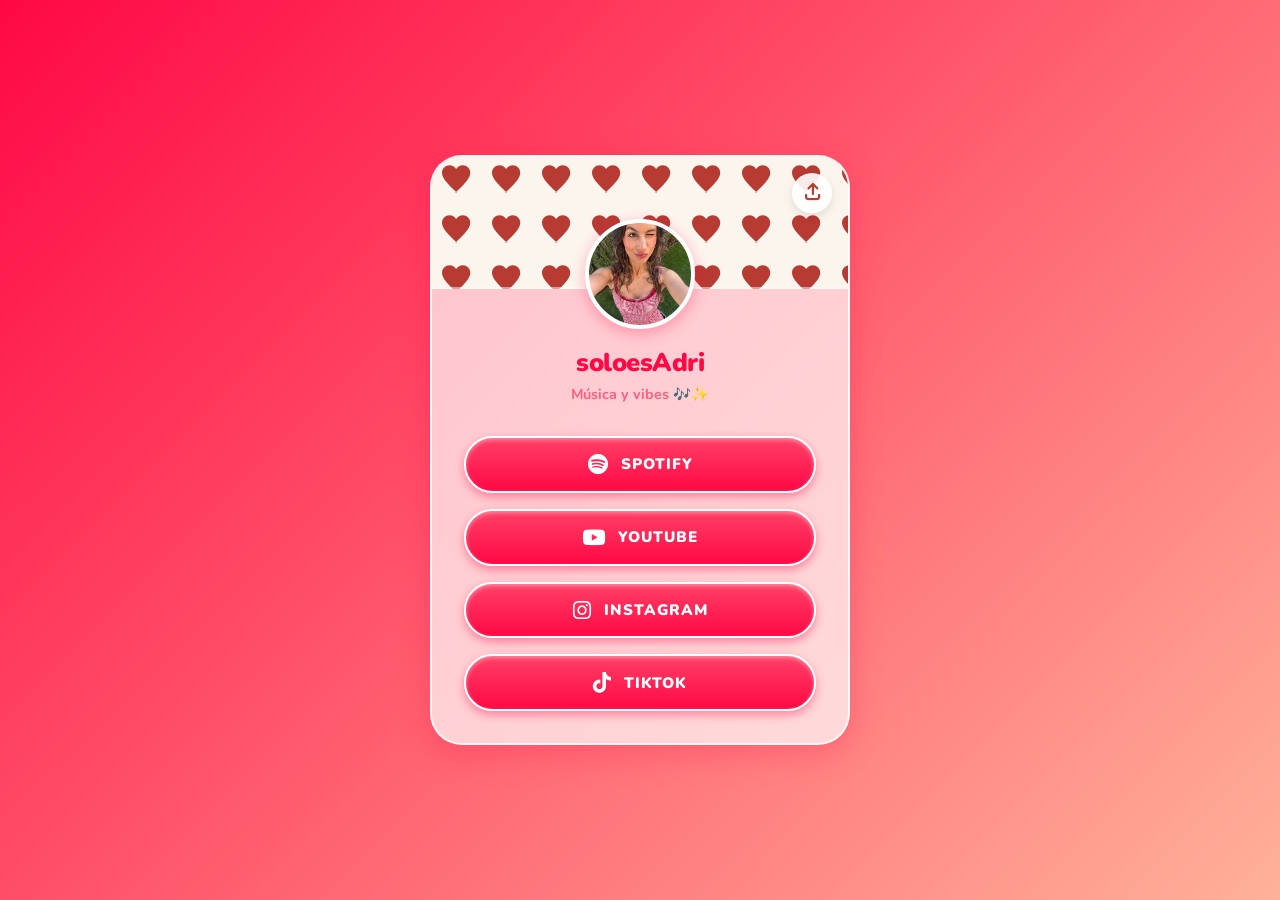
==== index.html @ 55f82324 "style: fix modal overflow and add full grid of share icons" ====
<!DOCTYPE html>
<html lang="es">
<head>
    <meta charset="UTF-8">
    <meta name="viewport" content="width=device-width, initial-scale=1.0">
    <title>soloesAdri | Links</title>
    <link rel="icon" type="image/png" href="assets/images/nevado.png">
    <link rel="preconnect" href="https://fonts.googleapis.com">
    <link rel="preconnect" href="https://fonts.gstatic.com" crossorigin>
    <link href="https://fonts.googleapis.com/css2?family=Nunito:wght@700;900&display=swap" rel="stylesheet">
    <link rel="stylesheet" href="https://cdnjs.cloudflare.com/ajax/libs/font-awesome/6.4.0/css/all.min.css">
    <link rel="stylesheet" href="css/styles.css">
    <script src="https://identity.netlify.com/v1/netlify-identity-widget.js"></script>
</head>
<body>
    <main class="container">
        <button class="share-btn" id="shareBtn"><i class="fa-solid fa-arrow-up-from-bracket"></i></button>
        <header class="profile-header">
            <div class="profile-pic"></div>
            <h1>soloesAdri</h1>
            <p>Música y vibes 🎶✨</p>
        </header>
        <section class="links-container"></section>
    </main>
    <div class="modal-overlay" id="shareModal">
        <div class="modal-content">
            <button class="close-btn" id="closeBtn"><i class="fa-solid fa-xmark"></i></button>
            <h3>Share Linktree</h3>
            <div class="modal-profile">
                <div class="profile-pic-small"></div>
                <h4>soloesAdri</h4>
                <p>soloesadri-links.netlify.app</p>
            </div>
            <div class="share-options">
                <button id="copyBtn"><i class="fa-solid fa-link"></i> Copy</button>
                <a href="https://twitter.com/intent/tweet?url=https://soloesadri-links.netlify.app" target="_blank"><i class="fa-brands fa-x-twitter"></i> X</a>
                <a href="https://www.facebook.com/sharer/sharer.php?u=https://soloesadri-links.netlify.app" target="_blank"><i class="fa-brands fa-facebook"></i> Facebook</a>
                <a href="https://api.whatsapp.com/send?text=https://soloesadri-links.netlify.app" target="_blank"><i class="fa-brands fa-whatsapp"></i> WhatsApp</a>
                <a href="https://www.linkedin.com/shareArticle?mini=true&url=https://soloesadri-links.netlify.app" target="_blank"><i class="fa-brands fa-linkedin"></i> LinkedIn</a>
                <a href="fb-messenger://share/?link=https://soloesadri-links.netlify.app" target="_blank"><i class="fa-brands fa-facebook-messenger"></i> Messenger</a>
                <a href="mailto:?subject=Mira%20el%20perfil%20de%20soloesAdri&body=https://soloesadri-links.netlify.app" target="_blank"><i class="fa-solid fa-envelope"></i> Email</a>
            </div>
        </div>
    </div>
    <script src="js/main.js"></script>
    <script>
        if (window.netlifyIdentity) {
            window.netlifyIdentity.on("init", user => {
                if (!user) window.netlifyIdentity.on("login", () => document.location.href = "/admin/");
            });
        }
    </script>
</body>
</html>
---- css/styles.css ----
* { margin: 0; padding: 0; box-sizing: border-box; }
body {
    background: linear-gradient(135deg, #ff0844 0%, #ffb199 100%);
    background-attachment: fixed;
    color: #333333;
    font-family: 'Nunito', sans-serif;
    display: flex; justify-content: center; align-items: center;
    min-height: 100vh; padding: 1.5rem;
}
.container {
    width: 100%; max-width: 420px;
    background: rgba(255, 255, 255, 0.7);
    backdrop-filter: blur(15px); -webkit-backdrop-filter: blur(15px);
    border: 2px solid rgba(255, 255, 255, 0.8);
    border-radius: 32px; padding: 2rem;
    text-align: center; box-shadow: 0 8px 32px rgba(255, 8, 68, 0.25);
    position: relative; overflow: hidden;
}
.container::before {
    content: ''; position: absolute;
    top: 0; left: 0; right: 0; height: 130px;
    background-color: #fcf5ee;
    background-image: url('data:image/svg+xml;utf8,<svg xmlns="http://www.w3.org/2000/svg" width="50" height="50" viewBox="0 0 40 40"><path fill="%23b73a33" d="M20 28.5c-8-7.5-12-11.8-12-16 0-3.3 2.7-6 6-6 2.1 0 4.2 1.2 5.3 3 1.2-1.8 3.2-3 5.3-3 3.3 0 6 2.7 6 6 0 4.2-4 8.5-12 16z"/></svg>');
    background-size: 50px 50px; z-index: 0;
    border-bottom: 2px solid rgba(255,255,255,0.5);
}
.profile-header, .links-container { position: relative; z-index: 1; }
.share-btn {
    position: absolute; top: 1rem; right: 1rem; z-index: 2;
    background: rgba(255, 255, 255, 0.9); border: none;
    width: 40px; height: 40px; border-radius: 50%;
    cursor: pointer; font-size: 1.1rem; color: #b73a33;
    box-shadow: 0 4px 10px rgba(0,0,0,0.1);
    transition: transform 0.2s ease, background 0.2s ease;
}
.share-btn:hover { transform: scale(1.1); background: #ffffff; }
.profile-header { margin-bottom: 2rem; }
.profile-pic {
    width: 110px; height: 110px;
    margin: 30px auto 1rem;
    border-radius: 50%; background-color: #ffffff;
    border: 4px solid #ffffff; box-shadow: 0 4px 15px rgba(255, 8, 68, 0.3);
}
.profile-pic-small {
    width: 70px; height: 70px; margin-bottom: 0.5rem;
    margin-left: auto; margin-right: auto;
    border-radius: 50%; border: 3px solid #fff;
}
h1 { font-size: 1.6rem; font-weight: 900; margin-bottom: 0.25rem; color: #ff0844; letter-spacing: -0.5px; }
p { font-size: 0.9rem; font-weight: 700; color: #ff5e7e; }
.links-container { display: flex; flex-direction: column; gap: 1rem; }
.link-btn {
    display: flex; align-items: center; justify-content: center; gap: 12px;
    width: 100%; padding: 1rem; text-decoration: none; color: #ffffff;
    background: linear-gradient(to bottom, #ff4066, #ff0844);
    border: 2px solid #ffffff; border-radius: 50px; font-size: 0.95rem;
    font-weight: 900; text-transform: uppercase; letter-spacing: 1px;
    box-shadow: 0 4px 10px rgba(255, 8, 68, 0.4), inset 0 2px 4px rgba(255, 255, 255, 0.4);
    transition: all 0.2s ease;
}
.link-btn i { font-size: 1.3rem; }
.link-btn:hover {
    transform: translateY(-2px);
    box-shadow: 0 6px 15px rgba(255, 8, 68, 0.5), inset 0 2px 4px rgba(255, 255, 255, 0.5);
    background: linear-gradient(to bottom, #ff5e7e, #ff0844);
}
.link-btn:active { transform: translateY(1px); box-shadow: 0 2px 5px rgba(255, 8, 68, 0.4); }

.modal-overlay {
    position: fixed; top: 0; left: 0; width: 100%; height: 100%;
    background: rgba(0, 0, 0, 0.3);
    backdrop-filter: blur(8px); -webkit-backdrop-filter: blur(8px);
    display: flex; justify-content: center; align-items: flex-end;
    opacity: 0; pointer-events: none; transition: opacity 0.3s ease; z-index: 1000;
}
.modal-overlay.active { opacity: 1; pointer-events: all; }
.modal-content {
    background: #ffffff; width: 100%; max-width: 420px;
    border-radius: 32px 32px 0 0; padding: 2rem 1.5rem 3rem; text-align: center;
    transform: translateY(100%); transition: transform 0.3s ease; position: relative;
    box-shadow: 0 -10px 40px rgba(0,0,0,0.2);
    max-height: 85vh;
    overflow-y: auto;
}
.modal-overlay.active .modal-content { transform: translateY(0); }
.close-btn {
    position: absolute; top: 1.2rem; right: 1.5rem; background: none;
    border: none; font-size: 1.5rem; cursor: pointer; color: #999; transition: color 0.2s;
}
.close-btn:hover { color: #333; }
.modal-profile {
    background: linear-gradient(135deg, #ffe3e8 0%, #ffdde3 100%);
    padding: 1.5rem; border-radius: 20px; margin: 1.5rem 0; color: #ff0844;
    border: 2px solid #fff; box-shadow: 0 8px 20px rgba(255,8,68,0.1);
}
.modal-profile h4 { font-size: 1.3rem; margin-bottom: 0.2rem; font-weight: 900; }
.modal-profile p { font-size: 0.85rem; font-weight: 700; opacity: 0.8; color: #ff5e7e; }

.share-options {
    display: flex; justify-content: center;
    flex-wrap: wrap;
    gap: 1.5rem 0.5rem; margin-top: 1.5rem;
}
.share-options a, .share-options button {
    display: flex; flex-direction: column; align-items: center; gap: 0.5rem;
    background: none; border: none; font-family: 'Nunito'; font-size: 0.75rem;
    color: #555; text-decoration: none; cursor: pointer; font-weight: 700;
    width: 76px;
}
.share-options i {
    font-size: 1.4rem; width: 54px; height: 54px;
    display: flex; justify-content: center; align-items: center;
    background: #f7f7f7; border-radius: 50%; color: #333; transition: all 0.2s ease;
    border: 2px solid #eee;
}
.share-options a:hover i, .share-options button:hover i {
    transform: translateY(-3px); background: #fff;
    box-shadow: 0 5px 15px rgba(0,0,0,0.1); border-color: #ff0844; color: #ff0844;
}
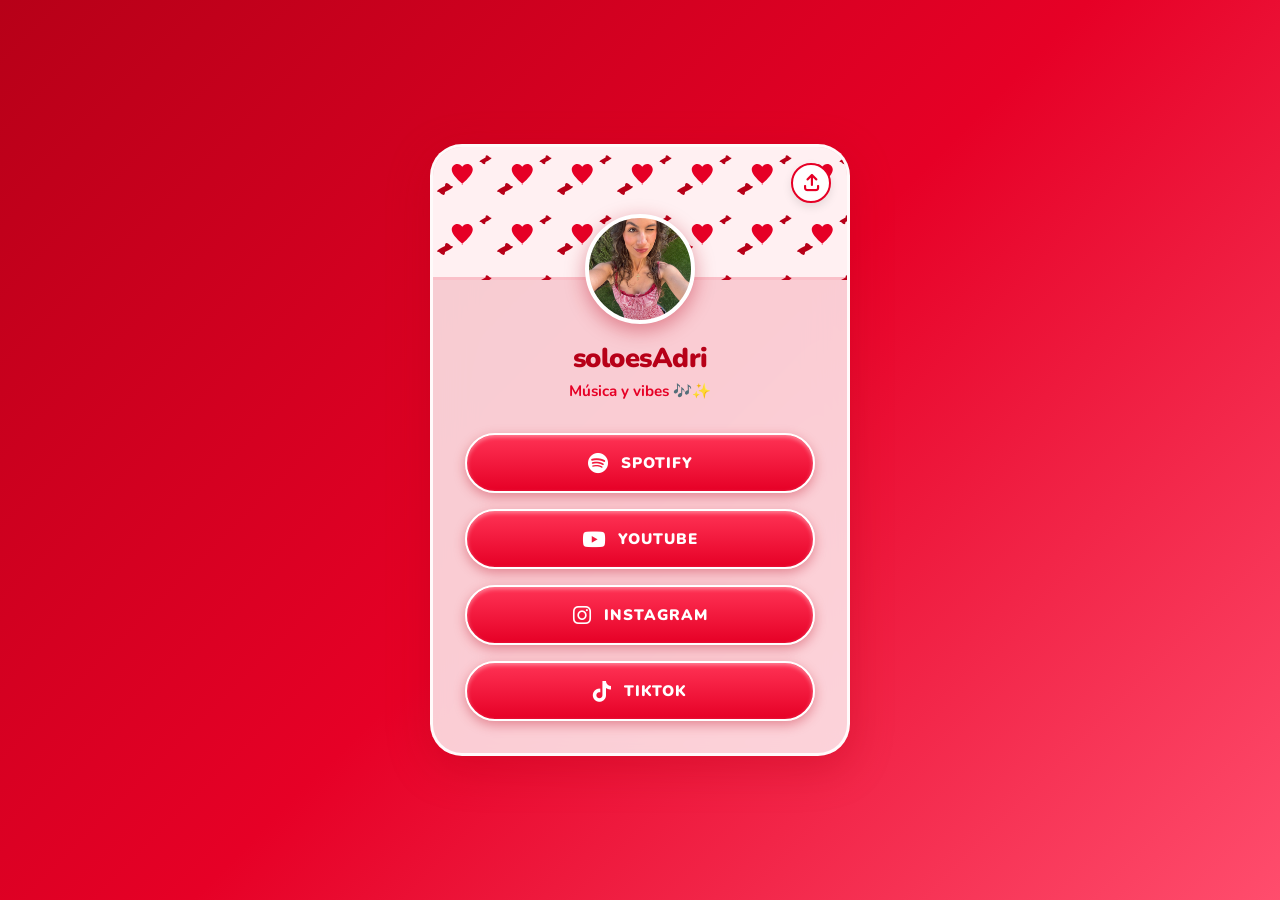
==== commit e64a2526: "style: heavy red palette update, center PC modal, fix X icon, add cyber Y2K stars" ====
--- a/index.html
+++ b/index.html
@@ -24,7 +24,7 @@
     </main>
     <div class="modal-overlay" id="shareModal">
         <div class="modal-content">
-            <button class="close-btn" id="closeBtn"><i class="fa-solid fa-xmark"></i></button>
+            <button class="close-btn" id="closeBtn"><i class="fa-solid fa-x"></i></button>
             <h3>Share Linktree</h3>
             <div class="modal-profile">
                 <div class="profile-pic-small"></div>
--- a/css/styles.css
+++ b/css/styles.css
@@ -1,6 +1,6 @@
 * { margin: 0; padding: 0; box-sizing: border-box; }
 body {
-    background: linear-gradient(135deg, #ff0844 0%, #ffb199 100%);
+    background: linear-gradient(135deg, #b70018 0%, #e60026 50%, #ff4d6d 100%);
     background-attachment: fixed;
     color: #333333;
     font-family: 'Nunito', sans-serif;
@@ -9,111 +9,121 @@
 }
 .container {
     width: 100%; max-width: 420px;
-    background: rgba(255, 255, 255, 0.7);
-    backdrop-filter: blur(15px); -webkit-backdrop-filter: blur(15px);
-    border: 2px solid rgba(255, 255, 255, 0.8);
+    background: rgba(255, 255, 255, 0.8);
+    backdrop-filter: blur(20px); -webkit-backdrop-filter: blur(20px);
+    border: 3px solid rgba(255, 255, 255, 0.9);
     border-radius: 32px; padding: 2rem;
-    text-align: center; box-shadow: 0 8px 32px rgba(255, 8, 68, 0.25);
+    text-align: center; box-shadow: 0 12px 40px rgba(183, 0, 24, 0.35);
     position: relative; overflow: hidden;
 }
 .container::before {
     content: ''; position: absolute;
     top: 0; left: 0; right: 0; height: 130px;
-    background-color: #fcf5ee;
-    background-image: url('data:image/svg+xml;utf8,<svg xmlns="http://www.w3.org/2000/svg" width="50" height="50" viewBox="0 0 40 40"><path fill="%23b73a33" d="M20 28.5c-8-7.5-12-11.8-12-16 0-3.3 2.7-6 6-6 2.1 0 4.2 1.2 5.3 3 1.2-1.8 3.2-3 5.3-3 3.3 0 6 2.7 6 6 0 4.2-4 8.5-12 16z"/></svg>');
-    background-size: 50px 50px; z-index: 0;
-    border-bottom: 2px solid rgba(255,255,255,0.5);
+    background-color: #fff0f2;
+    background-image: url('data:image/svg+xml;utf8,<svg xmlns="http://www.w3.org/2000/svg" width="60" height="60" viewBox="0 0 40 40"><path fill="%23e60026" d="M20 25c-5-4.5-7.5-7.3-7.5-10 0-2 1.6-3.7 3.7-3.7 1.3 0 2.6 0.7 3.3 1.9 0.7-1.2 2-1.9 3.3-1.9 2.1 0 3.7 1.7 3.7 3.7 0 2.7-2.5 5.5-7.5 10z"/><path fill="%23b70018" d="M35 10q0 3-3 3e-3-3 0 3-3 0-3 3-3e-3 3 0-3 3zM8 30q0 4-4 4e-3-4 0 4-4 0-4 4-4e-3 4 0-4 4z"/></svg>');
+    background-size: 60px 60px; z-index: 0;
+    border-bottom: 3px solid rgba(230, 0, 38, 0.2);
 }
 .profile-header, .links-container { position: relative; z-index: 1; }
 .share-btn {
     position: absolute; top: 1rem; right: 1rem; z-index: 2;
-    background: rgba(255, 255, 255, 0.9); border: none;
+    background: #ffffff; border: 2px solid #e60026;
     width: 40px; height: 40px; border-radius: 50%;
-    cursor: pointer; font-size: 1.1rem; color: #b73a33;
+    cursor: pointer; font-size: 1.1rem; color: #e60026;
     box-shadow: 0 4px 10px rgba(0,0,0,0.1);
-    transition: transform 0.2s ease, background 0.2s ease;
+    transition: all 0.2s ease;
 }
-.share-btn:hover { transform: scale(1.1); background: #ffffff; }
+.share-btn:hover { transform: scale(1.1); background: #e60026; color: #ffffff; }
 .profile-header { margin-bottom: 2rem; }
 .profile-pic {
     width: 110px; height: 110px;
-    margin: 30px auto 1rem;
+    margin: 35px auto 1rem;
     border-radius: 50%; background-color: #ffffff;
-    border: 4px solid #ffffff; box-shadow: 0 4px 15px rgba(255, 8, 68, 0.3);
+    border: 4px solid #ffffff; box-shadow: 0 6px 20px rgba(183, 0, 24, 0.4);
 }
 .profile-pic-small {
-    width: 70px; height: 70px; margin-bottom: 0.5rem;
-    margin-left: auto; margin-right: auto;
+    width: 70px; height: 70px; margin: 0 auto 0.5rem;
     border-radius: 50%; border: 3px solid #fff;
 }
-h1 { font-size: 1.6rem; font-weight: 900; margin-bottom: 0.25rem; color: #ff0844; letter-spacing: -0.5px; }
-p { font-size: 0.9rem; font-weight: 700; color: #ff5e7e; }
+h1 { font-size: 1.7rem; font-weight: 900; margin-bottom: 0.25rem; color: #b70018; letter-spacing: -0.5px; }
+p { font-size: 0.95rem; font-weight: 700; color: #e60026; }
 .links-container { display: flex; flex-direction: column; gap: 1rem; }
 .link-btn {
     display: flex; align-items: center; justify-content: center; gap: 12px;
-    width: 100%; padding: 1rem; text-decoration: none; color: #ffffff;
-    background: linear-gradient(to bottom, #ff4066, #ff0844);
+    width: 100%; padding: 1.1rem; text-decoration: none; color: #ffffff;
+    background: linear-gradient(to bottom, #ff3355, #e60026);
     border: 2px solid #ffffff; border-radius: 50px; font-size: 0.95rem;
     font-weight: 900; text-transform: uppercase; letter-spacing: 1px;
-    box-shadow: 0 4px 10px rgba(255, 8, 68, 0.4), inset 0 2px 4px rgba(255, 255, 255, 0.4);
+    box-shadow: 0 4px 12px rgba(183, 0, 24, 0.35), inset 0 2px 4px rgba(255, 255, 255, 0.4);
     transition: all 0.2s ease;
 }
 .link-btn i { font-size: 1.3rem; }
 .link-btn:hover {
     transform: translateY(-2px);
-    box-shadow: 0 6px 15px rgba(255, 8, 68, 0.5), inset 0 2px 4px rgba(255, 255, 255, 0.5);
-    background: linear-gradient(to bottom, #ff5e7e, #ff0844);
+    box-shadow: 0 6px 18px rgba(183, 0, 24, 0.45), inset 0 2px 4px rgba(255, 255, 255, 0.5);
+    background: linear-gradient(to bottom, #ff5577, #b70018);
 }
-.link-btn:active { transform: translateY(1px); box-shadow: 0 2px 5px rgba(255, 8, 68, 0.4); }
+.link-btn:active { transform: translateY(1px); box-shadow: 0 2px 5px rgba(183, 0, 24, 0.3); }
 
 .modal-overlay {
     position: fixed; top: 0; left: 0; width: 100%; height: 100%;
-    background: rgba(0, 0, 0, 0.3);
-    backdrop-filter: blur(8px); -webkit-backdrop-filter: blur(8px);
-    display: flex; justify-content: center; align-items: flex-end;
+    background: rgba(0, 0, 0, 0.4);
+    backdrop-filter: blur(10px); -webkit-backdrop-filter: blur(10px);
+    display: flex; justify-content: center;
+    align-items: flex-end;
     opacity: 0; pointer-events: none; transition: opacity 0.3s ease; z-index: 1000;
 }
 .modal-overlay.active { opacity: 1; pointer-events: all; }
 .modal-content {
     background: #ffffff; width: 100%; max-width: 420px;
-    border-radius: 32px 32px 0 0; padding: 2rem 1.5rem 3rem; text-align: center;
+    border-radius: 32px 32px 0 0; padding: 2.5rem 1.5rem; text-align: center;
     transform: translateY(100%); transition: transform 0.3s ease; position: relative;
-    box-shadow: 0 -10px 40px rgba(0,0,0,0.2);
-    max-height: 85vh;
-    overflow-y: auto;
+    box-shadow: 0 -10px 40px rgba(0,0,0,0.15);
+    max-height: 85vh; overflow-y: auto;
 }
 .modal-overlay.active .modal-content { transform: translateY(0); }
 .close-btn {
     position: absolute; top: 1.2rem; right: 1.5rem; background: none;
-    border: none; font-size: 1.5rem; cursor: pointer; color: #999; transition: color 0.2s;
+    border: none; font-size: 1.2rem; cursor: pointer; color: #b70018; transition: transform 0.2s;
 }
-.close-btn:hover { color: #333; }
+.close-btn:hover { transform: scale(1.2); }
 .modal-profile {
-    background: linear-gradient(135deg, #ffe3e8 0%, #ffdde3 100%);
-    padding: 1.5rem; border-radius: 20px; margin: 1.5rem 0; color: #ff0844;
-    border: 2px solid #fff; box-shadow: 0 8px 20px rgba(255,8,68,0.1);
+    background: linear-gradient(135deg, #fff0f2 0%, #ffdde3 100%);
+    padding: 1.5rem; border-radius: 20px; margin: 1.5rem 0; color: #e60026;
+    border: 2px solid #fff; box-shadow: 0 6px 15px rgba(230,0,38,0.1);
 }
 .modal-profile h4 { font-size: 1.3rem; margin-bottom: 0.2rem; font-weight: 900; }
-.modal-profile p { font-size: 0.85rem; font-weight: 700; opacity: 0.8; color: #ff5e7e; }
-
-.share-options {
-    display: flex; justify-content: center;
-    flex-wrap: wrap;
-    gap: 1.5rem 0.5rem; margin-top: 1.5rem;
-}
+.modal-profile p { font-size: 0.85rem; font-weight: 700; opacity: 0.8; color: #ff4d6d; }
+.share-options { display: flex; justify-content: center; flex-wrap: wrap; gap: 1.5rem 0.5rem; margin-top: 1.5rem; }
 .share-options a, .share-options button {
     display: flex; flex-direction: column; align-items: center; gap: 0.5rem;
     background: none; border: none; font-family: 'Nunito'; font-size: 0.75rem;
-    color: #555; text-decoration: none; cursor: pointer; font-weight: 700;
-    width: 76px;
+    color: #555; text-decoration: none; cursor: pointer; font-weight: 700; width: 76px;
 }
 .share-options i {
     font-size: 1.4rem; width: 54px; height: 54px;
     display: flex; justify-content: center; align-items: center;
-    background: #f7f7f7; border-radius: 50%; color: #333; transition: all 0.2s ease;
+    background: #fdfdfd; border-radius: 50%; color: #333; transition: all 0.2s ease;
     border: 2px solid #eee;
 }
 .share-options a:hover i, .share-options button:hover i {
     transform: translateY(-3px); background: #fff;
-    box-shadow: 0 5px 15px rgba(0,0,0,0.1); border-color: #ff0844; color: #ff0844;
+    box-shadow: 0 5px 15px rgba(183,0,24,0.15); border-color: #e60026; color: #e60026;
 }
+
+@media (min-width: 500px) {
+    .modal-overlay {
+        align-items: center;
+        padding: 2rem;
+    }
+    .modal-content {
+        border-radius: 32px;
+        transform: scale(0.9) translateY(30px);
+        opacity: 0;
+        transition: all 0.3s cubic-bezier(0.34, 1.56, 0.64, 1);
+    }
+    .modal-overlay.active .modal-content {
+        transform: scale(1) translateY(0);
+        opacity: 1;
+    }
+}
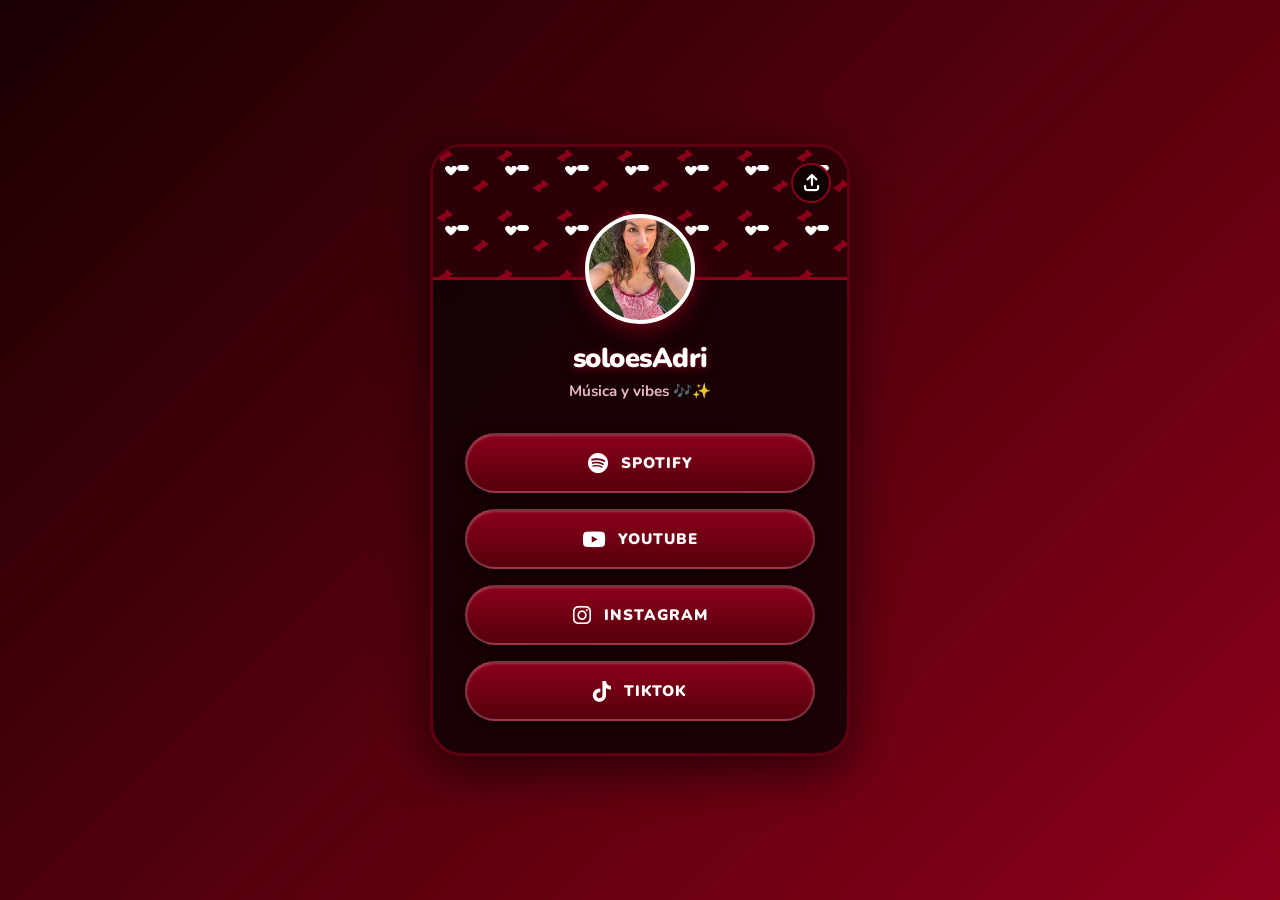
==== commit 4cb1b24b: "design: complete dark Y2K overhaul with crimson palette, inline SVG close button and coquette star t" ====
--- a/index.html
+++ b/index.html
@@ -24,7 +24,9 @@
     </main>
     <div class="modal-overlay" id="shareModal">
         <div class="modal-content">
-            <button class="close-btn" id="closeBtn"><i class="fa-solid fa-x"></i></button>
+            <button class="close-btn" id="closeBtn">
+                <svg xmlns="http://www.w3.org/2000/svg" width="20" height="20" viewBox="0 0 24 24" fill="none" stroke="currentColor" stroke-width="3" stroke-linecap="round" stroke-linejoin="round"><line x1="18" y1="6" x2="6" y2="18"></line><line x1="6" y1="6" x2="18" y2="18"></line></svg>
+            </button>
             <h3>Share Linktree</h3>
             <div class="modal-profile">
                 <div class="profile-pic-small"></div>
@@ -33,9 +35,9 @@
             </div>
             <div class="share-options">
                 <button id="copyBtn"><i class="fa-solid fa-link"></i> Copy</button>
+                <a href="https://api.whatsapp.com/send?text=https://soloesadri-links.netlify.app" target="_blank"><i class="fa-brands fa-whatsapp"></i> WhatsApp</a>
                 <a href="https://twitter.com/intent/tweet?url=https://soloesadri-links.netlify.app" target="_blank"><i class="fa-brands fa-x-twitter"></i> X</a>
                 <a href="https://www.facebook.com/sharer/sharer.php?u=https://soloesadri-links.netlify.app" target="_blank"><i class="fa-brands fa-facebook"></i> Facebook</a>
-                <a href="https://api.whatsapp.com/send?text=https://soloesadri-links.netlify.app" target="_blank"><i class="fa-brands fa-whatsapp"></i> WhatsApp</a>
                 <a href="https://www.linkedin.com/shareArticle?mini=true&url=https://soloesadri-links.netlify.app" target="_blank"><i class="fa-brands fa-linkedin"></i> LinkedIn</a>
                 <a href="fb-messenger://share/?link=https://soloesadri-links.netlify.app" target="_blank"><i class="fa-brands fa-facebook-messenger"></i> Messenger</a>
                 <a href="mailto:?subject=Mira%20el%20perfil%20de%20soloesAdri&body=https://soloesadri-links.netlify.app" target="_blank"><i class="fa-solid fa-envelope"></i> Email</a>
--- a/css/styles.css
+++ b/css/styles.css
@@ -1,129 +1,123 @@
 * { margin: 0; padding: 0; box-sizing: border-box; }
 body {
-    background: linear-gradient(135deg, #b70018 0%, #e60026 50%, #ff4d6d 100%);
+    background: linear-gradient(135deg, #1a0003 0%, #54000c 50%, #8c001a 100%);
     background-attachment: fixed;
-    color: #333333;
+    color: #ffffff;
     font-family: 'Nunito', sans-serif;
     display: flex; justify-content: center; align-items: center;
     min-height: 100vh; padding: 1.5rem;
 }
 .container {
     width: 100%; max-width: 420px;
-    background: rgba(255, 255, 255, 0.8);
+    background: rgba(15, 2, 5, 0.85); /* Fondo oscuro estilo interfaz Y2K */
     backdrop-filter: blur(20px); -webkit-backdrop-filter: blur(20px);
-    border: 3px solid rgba(255, 255, 255, 0.9);
+    border: 3px solid rgba(140, 0, 26, 0.6);
     border-radius: 32px; padding: 2rem;
-    text-align: center; box-shadow: 0 12px 40px rgba(183, 0, 24, 0.35);
+    text-align: center; box-shadow: 0 15px 50px rgba(0, 0, 0, 0.6);
     position: relative; overflow: hidden;
 }
 .container::before {
     content: ''; position: absolute;
     top: 0; left: 0; right: 0; height: 130px;
-    background-color: #fff0f2;
-    background-image: url('data:image/svg+xml;utf8,<svg xmlns="http://www.w3.org/2000/svg" width="60" height="60" viewBox="0 0 40 40"><path fill="%23e60026" d="M20 25c-5-4.5-7.5-7.3-7.5-10 0-2 1.6-3.7 3.7-3.7 1.3 0 2.6 0.7 3.3 1.9 0.7-1.2 2-1.9 3.3-1.9 2.1 0 3.7 1.7 3.7 3.7 0 2.7-2.5 5.5-7.5 10z"/><path fill="%23b70018" d="M35 10q0 3-3 3e-3-3 0 3-3 0-3 3-3e-3 3 0-3 3zM8 30q0 4-4 4e-3-4 0 4-4 0-4 4-4e-3 4 0-4 4z"/></svg>');
+    background-color: #2b0006;
+    background-image: url('data:image/svg+xml;utf8,<svg xmlns="http://www.w3.org/2000/svg" width="60" height="60" viewBox="0 0 40 40"><path fill="%238c001a" d="M8 8q0 4-4 4e-3-4 0 4-4 0-4 4-4e-3 4 0-4 4zM32 28q0 4-4 4e-3-4 0 4-4 0-4 4-4e-3 4 0-4 4z"/><path fill="%23ffffff" d="M16 14c-1-2-3-2-4 0-1-2-3-2-4 0 0 1 1 3 4 5 3-2 4-4 4-5zm6-2c1 0 2 1 2 2s-1 2-2 2h-4c-1 0-2-1-2-2s1-2 2-2h4z"/></svg>');
     background-size: 60px 60px; z-index: 0;
-    border-bottom: 3px solid rgba(230, 0, 38, 0.2);
+    border-bottom: 3px solid #8c001a;
 }
 .profile-header, .links-container { position: relative; z-index: 1; }
 .share-btn {
     position: absolute; top: 1rem; right: 1rem; z-index: 2;
-    background: #ffffff; border: 2px solid #e60026;
+    background: #100103; border: 2px solid #8c001a;
     width: 40px; height: 40px; border-radius: 50%;
-    cursor: pointer; font-size: 1.1rem; color: #e60026;
-    box-shadow: 0 4px 10px rgba(0,0,0,0.1);
+    cursor: pointer; font-size: 1.1rem; color: #ffffff;
+    box-shadow: 0 4px 10px rgba(0,0,0,0.3);
     transition: all 0.2s ease;
 }
-.share-btn:hover { transform: scale(1.1); background: #e60026; color: #ffffff; }
+.share-btn:hover { transform: scale(1.1); background: #8c001a; border-color: #ffffff; }
 .profile-header { margin-bottom: 2rem; }
 .profile-pic {
     width: 110px; height: 110px;
     margin: 35px auto 1rem;
     border-radius: 50%; background-color: #ffffff;
-    border: 4px solid #ffffff; box-shadow: 0 6px 20px rgba(183, 0, 24, 0.4);
+    border: 4px solid #ffffff; box-shadow: 0 6px 20px rgba(140, 0, 26, 0.7);
 }
 .profile-pic-small {
     width: 70px; height: 70px; margin: 0 auto 0.5rem;
     border-radius: 50%; border: 3px solid #fff;
 }
-h1 { font-size: 1.7rem; font-weight: 900; margin-bottom: 0.25rem; color: #b70018; letter-spacing: -0.5px; }
-p { font-size: 0.95rem; font-weight: 700; color: #e60026; }
+h1 { font-size: 1.7rem; font-weight: 900; margin-bottom: 0.25rem; color: #ffffff; letter-spacing: -0.5px; text-shadow: 0 2px 8px rgba(140, 0, 26, 0.8); }
+p { font-size: 0.95rem; font-weight: 700; color: #ffccd5; opacity: 0.9; }
 .links-container { display: flex; flex-direction: column; gap: 1rem; }
 .link-btn {
     display: flex; align-items: center; justify-content: center; gap: 12px;
     width: 100%; padding: 1.1rem; text-decoration: none; color: #ffffff;
-    background: linear-gradient(to bottom, #ff3355, #e60026);
-    border: 2px solid #ffffff; border-radius: 50px; font-size: 0.95rem;
+    background: linear-gradient(to bottom, #8c001a, #54000c);
+    border: 2px solid rgba(255, 255, 255, 0.2); border-radius: 50px; font-size: 0.95rem;
     font-weight: 900; text-transform: uppercase; letter-spacing: 1px;
-    box-shadow: 0 4px 12px rgba(183, 0, 24, 0.35), inset 0 2px 4px rgba(255, 255, 255, 0.4);
+    box-shadow: 0 4px 12px rgba(0, 0, 0, 0.4), inset 0 1px 2px rgba(255, 255, 255, 0.2);
     transition: all 0.2s ease;
 }
 .link-btn i { font-size: 1.3rem; }
 .link-btn:hover {
     transform: translateY(-2px);
-    box-shadow: 0 6px 18px rgba(183, 0, 24, 0.45), inset 0 2px 4px rgba(255, 255, 255, 0.5);
-    background: linear-gradient(to bottom, #ff5577, #b70018);
+    box-shadow: 0 6px 18px rgba(140, 0, 26, 0.6);
+    background: linear-gradient(to bottom, #b80022, #8c001a);
+    border-color: rgba(255,255,255,0.6);
 }
-.link-btn:active { transform: translateY(1px); box-shadow: 0 2px 5px rgba(183, 0, 24, 0.3); }
+.link-btn:active { transform: translateY(1px); }
 
 .modal-overlay {
     position: fixed; top: 0; left: 0; width: 100%; height: 100%;
-    background: rgba(0, 0, 0, 0.4);
+    background: rgba(0, 0, 0, 0.6);
     backdrop-filter: blur(10px); -webkit-backdrop-filter: blur(10px);
-    display: flex; justify-content: center;
-    align-items: flex-end;
+    display: flex; justify-content: center; align-items: flex-end;
     opacity: 0; pointer-events: none; transition: opacity 0.3s ease; z-index: 1000;
 }
 .modal-overlay.active { opacity: 1; pointer-events: all; }
 .modal-content {
-    background: #ffffff; width: 100%; max-width: 420px;
+    background: #0f0205; width: 100%; max-width: 420px;
     border-radius: 32px 32px 0 0; padding: 2.5rem 1.5rem; text-align: center;
     transform: translateY(100%); transition: transform 0.3s ease; position: relative;
-    box-shadow: 0 -10px 40px rgba(0,0,0,0.15);
-    max-height: 85vh; overflow-y: auto;
+    box-shadow: 0 -10px 40px rgba(0,0,0,0.5);
+    max-height: 85vh; overflow-y: auto; border-top: 2px solid #8c001a;
 }
 .modal-overlay.active .modal-content { transform: translateY(0); }
 .close-btn {
     position: absolute; top: 1.2rem; right: 1.5rem; background: none;
-    border: none; font-size: 1.2rem; cursor: pointer; color: #b70018; transition: transform 0.2s;
+    border: none; cursor: pointer; color: #8c001a; transition: all 0.2s;
+    display: flex; align-items: center; justify-content: center;
 }
-.close-btn:hover { transform: scale(1.2); }
+.close-btn:hover { transform: scale(1.2); color: #ffffff; }
 .modal-profile {
-    background: linear-gradient(135deg, #fff0f2 0%, #ffdde3 100%);
-    padding: 1.5rem; border-radius: 20px; margin: 1.5rem 0; color: #e60026;
-    border: 2px solid #fff; box-shadow: 0 6px 15px rgba(230,0,38,0.1);
+    background: linear-gradient(135deg, #2b0006 0%, #150003 100%);
+    padding: 1.5rem; border-radius: 20px; margin: 1.5rem 0; color: #ffffff;
+    border: 2px solid #8c001a; box-shadow: 0 6px 15px rgba(0,0,0,0.3);
 }
 .modal-profile h4 { font-size: 1.3rem; margin-bottom: 0.2rem; font-weight: 900; }
-.modal-profile p { font-size: 0.85rem; font-weight: 700; opacity: 0.8; color: #ff4d6d; }
+.modal-profile p { font-size: 0.85rem; font-weight: 700; color: #ffccd5; opacity: 0.7; }
 .share-options { display: flex; justify-content: center; flex-wrap: wrap; gap: 1.5rem 0.5rem; margin-top: 1.5rem; }
 .share-options a, .share-options button {
     display: flex; flex-direction: column; align-items: center; gap: 0.5rem;
     background: none; border: none; font-family: 'Nunito'; font-size: 0.75rem;
-    color: #555; text-decoration: none; cursor: pointer; font-weight: 700; width: 76px;
+    color: #ffccd5; text-decoration: none; cursor: pointer; font-weight: 700; width: 76px;
 }
 .share-options i {
     font-size: 1.4rem; width: 54px; height: 54px;
     display: flex; justify-content: center; align-items: center;
-    background: #fdfdfd; border-radius: 50%; color: #333; transition: all 0.2s ease;
-    border: 2px solid #eee;
+    background: #1a0206; border-radius: 50%; color: #ffffff; transition: all 0.2s ease;
+    border: 2px solid #54000c;
 }
 .share-options a:hover i, .share-options button:hover i {
-    transform: translateY(-3px); background: #fff;
-    box-shadow: 0 5px 15px rgba(183,0,24,0.15); border-color: #e60026; color: #e60026;
+    transform: translateY(-3px); background: #8c001a;
+    box-shadow: 0 5px 15px rgba(140,0,26,0.5); border-color: #ffffff; color: #ffffff;
 }
 
 @media (min-width: 500px) {
-    .modal-overlay {
-        align-items: center;
-        padding: 2rem;
-    }
+    .modal-overlay { align-items: center; padding: 2rem; }
     .modal-content {
-        border-radius: 32px;
-        transform: scale(0.9) translateY(30px);
-        opacity: 0;
+        border-radius: 32px; border: 2px solid #8c001a;
+        transform: scale(0.9) translateY(30px); opacity: 0;
         transition: all 0.3s cubic-bezier(0.34, 1.56, 0.64, 1);
     }
-    .modal-overlay.active .modal-content {
-        transform: scale(1) translateY(0);
-        opacity: 1;
-    }
+    .modal-overlay.active .modal-content { transform: scale(1) translateY(0); opacity: 1; }
 }
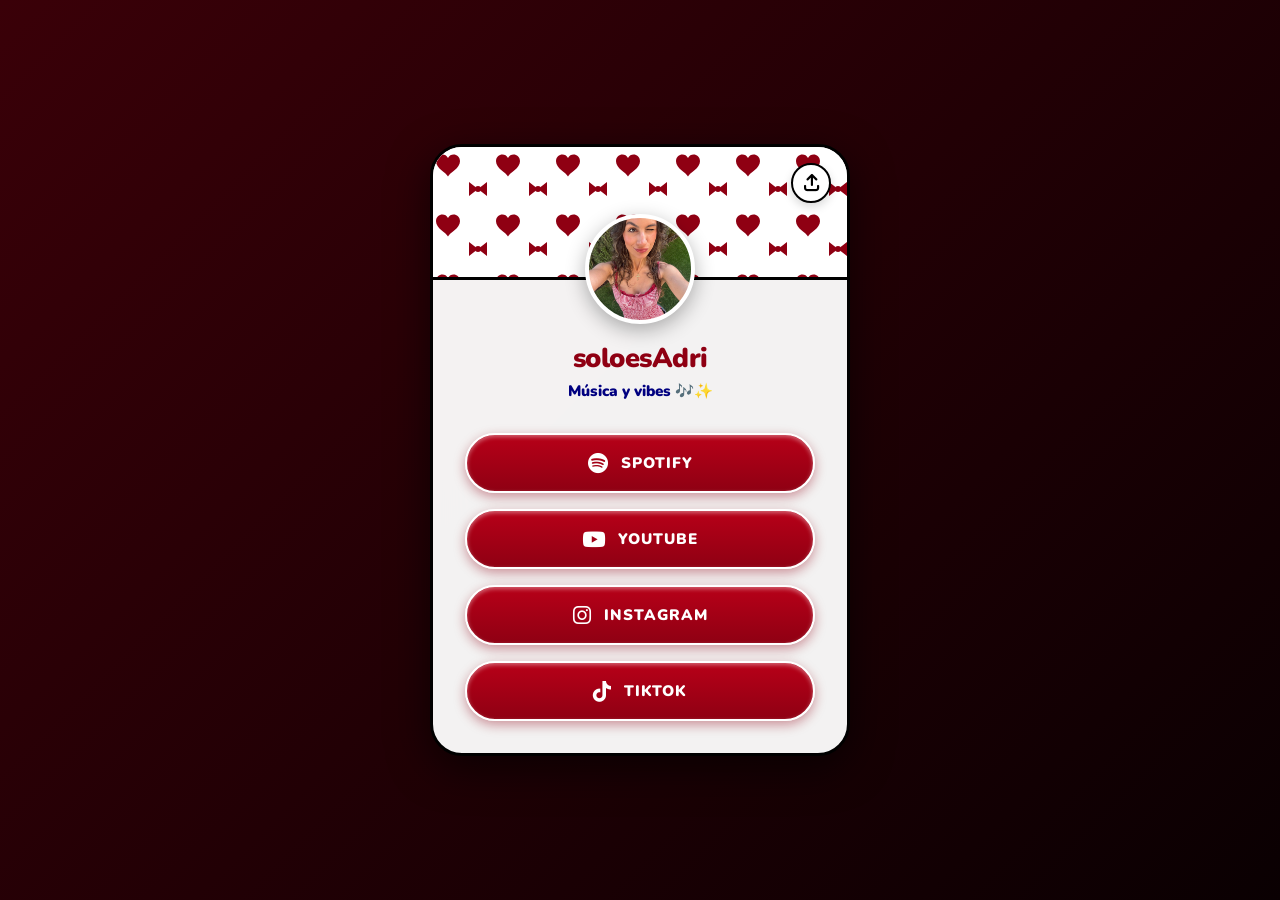
==== commit e42a37f9: "style: merge glossy layout with preppy color palette (white, carmine, navy and black borders)" ====
--- a/index.html
+++ b/index.html
@@ -35,9 +35,9 @@
             </div>
             <div class="share-options">
                 <button id="copyBtn"><i class="fa-solid fa-link"></i> Copy</button>
-                <a href="https://api.whatsapp.com/send?text=https://soloesadri-links.netlify.app" target="_blank"><i class="fa-brands fa-whatsapp"></i> WhatsApp</a>
                 <a href="https://twitter.com/intent/tweet?url=https://soloesadri-links.netlify.app" target="_blank"><i class="fa-brands fa-x-twitter"></i> X</a>
                 <a href="https://www.facebook.com/sharer/sharer.php?u=https://soloesadri-links.netlify.app" target="_blank"><i class="fa-brands fa-facebook"></i> Facebook</a>
+                <a href="https://api.whatsapp.com/send?text=https://soloesadri-links.netlify.app" target="_blank"><i class="fa-brands fa-whatsapp"></i> WhatsApp</a>
                 <a href="https://www.linkedin.com/shareArticle?mini=true&url=https://soloesadri-links.netlify.app" target="_blank"><i class="fa-brands fa-linkedin"></i> LinkedIn</a>
                 <a href="fb-messenger://share/?link=https://soloesadri-links.netlify.app" target="_blank"><i class="fa-brands fa-facebook-messenger"></i> Messenger</a>
                 <a href="mailto:?subject=Mira%20el%20perfil%20de%20soloesAdri&body=https://soloesadri-links.netlify.app" target="_blank"><i class="fa-solid fa-envelope"></i> Email</a>
--- a/css/styles.css
+++ b/css/styles.css
@@ -1,121 +1,121 @@
 * { margin: 0; padding: 0; box-sizing: border-box; }
 body {
-    background: linear-gradient(135deg, #1a0003 0%, #54000c 50%, #8c001a 100%);
+    background: linear-gradient(135deg, #3a0008 0%, #0a0002 100%);
     background-attachment: fixed;
-    color: #ffffff;
+    color: #000000;
     font-family: 'Nunito', sans-serif;
     display: flex; justify-content: center; align-items: center;
     min-height: 100vh; padding: 1.5rem;
 }
 .container {
     width: 100%; max-width: 420px;
-    background: rgba(15, 2, 5, 0.85); /* Fondo oscuro estilo interfaz Y2K */
+    background: rgba(255, 255, 255, 0.95);
     backdrop-filter: blur(20px); -webkit-backdrop-filter: blur(20px);
-    border: 3px solid rgba(140, 0, 26, 0.6);
+    border: 3px solid #000000;
     border-radius: 32px; padding: 2rem;
-    text-align: center; box-shadow: 0 15px 50px rgba(0, 0, 0, 0.6);
+    text-align: center; box-shadow: 0 12px 40px rgba(0, 0, 0, 0.6);
     position: relative; overflow: hidden;
 }
 .container::before {
     content: ''; position: absolute;
     top: 0; left: 0; right: 0; height: 130px;
-    background-color: #2b0006;
-    background-image: url('data:image/svg+xml;utf8,<svg xmlns="http://www.w3.org/2000/svg" width="60" height="60" viewBox="0 0 40 40"><path fill="%238c001a" d="M8 8q0 4-4 4e-3-4 0 4-4 0-4 4-4e-3 4 0-4 4zM32 28q0 4-4 4e-3-4 0 4-4 0-4 4-4e-3 4 0-4 4z"/><path fill="%23ffffff" d="M16 14c-1-2-3-2-4 0-1-2-3-2-4 0 0 1 1 3 4 5 3-2 4-4 4-5zm6-2c1 0 2 1 2 2s-1 2-2 2h-4c-1 0-2-1-2-2s1-2 2-2h4z"/></svg>');
+    background-color: #ffffff;
+    background-image: url('data:image/svg+xml;utf8,<svg xmlns="http://www.w3.org/2000/svg" width="60" height="60" viewBox="0 0 60 60"><path fill="%238f0013" d="M15 11c-2.8-5.7-12-4.1-12 3.3 0 7.3 9.9 10.9 12 15.3 2.1-4.4 12-8 12-15.3 0-7.4-9.2-9-12-3.3z"/><path fill="%238f0013" d="M45 42l-9-7v14zm0 0l9-7v14z"/><circle cx="45" cy="42" r="3" fill="%238f0013"/></svg>');
     background-size: 60px 60px; z-index: 0;
-    border-bottom: 3px solid #8c001a;
+    border-bottom: 3px solid #000000;
 }
 .profile-header, .links-container { position: relative; z-index: 1; }
 .share-btn {
     position: absolute; top: 1rem; right: 1rem; z-index: 2;
-    background: #100103; border: 2px solid #8c001a;
+    background: #ffffff; border: 2px solid #000000;
     width: 40px; height: 40px; border-radius: 50%;
-    cursor: pointer; font-size: 1.1rem; color: #ffffff;
-    box-shadow: 0 4px 10px rgba(0,0,0,0.3);
+    cursor: pointer; font-size: 1.1rem; color: #000000;
+    box-shadow: 0 4px 10px rgba(0,0,0,0.15);
     transition: all 0.2s ease;
 }
-.share-btn:hover { transform: scale(1.1); background: #8c001a; border-color: #ffffff; }
+.share-btn:hover { transform: scale(1.1); background: #8f0013; color: #ffffff; border-color: #8f0013; }
 .profile-header { margin-bottom: 2rem; }
 .profile-pic {
     width: 110px; height: 110px;
     margin: 35px auto 1rem;
     border-radius: 50%; background-color: #ffffff;
-    border: 4px solid #ffffff; box-shadow: 0 6px 20px rgba(140, 0, 26, 0.7);
+    border: 4px solid #ffffff; box-shadow: 0 6px 20px rgba(0, 0, 0, 0.3);
 }
 .profile-pic-small {
     width: 70px; height: 70px; margin: 0 auto 0.5rem;
-    border-radius: 50%; border: 3px solid #fff;
+    border-radius: 50%; border: 3px solid #000000;
 }
-h1 { font-size: 1.7rem; font-weight: 900; margin-bottom: 0.25rem; color: #ffffff; letter-spacing: -0.5px; text-shadow: 0 2px 8px rgba(140, 0, 26, 0.8); }
-p { font-size: 0.95rem; font-weight: 700; color: #ffccd5; opacity: 0.9; }
+h1 { font-size: 1.7rem; font-weight: 900; margin-bottom: 0.25rem; color: #8f0013; letter-spacing: -0.5px; }
+p { font-size: 0.95rem; font-weight: 900; color: #000080; }
 .links-container { display: flex; flex-direction: column; gap: 1rem; }
+
 .link-btn {
     display: flex; align-items: center; justify-content: center; gap: 12px;
     width: 100%; padding: 1.1rem; text-decoration: none; color: #ffffff;
-    background: linear-gradient(to bottom, #8c001a, #54000c);
-    border: 2px solid rgba(255, 255, 255, 0.2); border-radius: 50px; font-size: 0.95rem;
+    background: linear-gradient(to bottom, #b70018, #8f0013); /* Granate/Carmín */
+    border: 2px solid #ffffff; border-radius: 50px; font-size: 0.95rem;
     font-weight: 900; text-transform: uppercase; letter-spacing: 1px;
-    box-shadow: 0 4px 12px rgba(0, 0, 0, 0.4), inset 0 1px 2px rgba(255, 255, 255, 0.2);
+    box-shadow: 0 4px 12px rgba(143, 0, 19, 0.4), inset 0 2px 4px rgba(255, 255, 255, 0.4);
     transition: all 0.2s ease;
 }
 .link-btn i { font-size: 1.3rem; }
 .link-btn:hover {
     transform: translateY(-2px);
-    box-shadow: 0 6px 18px rgba(140, 0, 26, 0.6);
-    background: linear-gradient(to bottom, #b80022, #8c001a);
-    border-color: rgba(255,255,255,0.6);
+    box-shadow: 0 6px 18px rgba(0, 0, 128, 0.45), inset 0 2px 4px rgba(255, 255, 255, 0.5);
+    background: linear-gradient(to bottom, #1a1a99, #000080);
 }
-.link-btn:active { transform: translateY(1px); }
+.link-btn:active { transform: translateY(1px); box-shadow: 0 2px 5px rgba(0, 0, 128, 0.3); }
 
 .modal-overlay {
     position: fixed; top: 0; left: 0; width: 100%; height: 100%;
-    background: rgba(0, 0, 0, 0.6);
+    background: rgba(0, 0, 0, 0.5);
     backdrop-filter: blur(10px); -webkit-backdrop-filter: blur(10px);
     display: flex; justify-content: center; align-items: flex-end;
     opacity: 0; pointer-events: none; transition: opacity 0.3s ease; z-index: 1000;
 }
 .modal-overlay.active { opacity: 1; pointer-events: all; }
 .modal-content {
-    background: #0f0205; width: 100%; max-width: 420px;
+    background: #ffffff; width: 100%; max-width: 420px;
     border-radius: 32px 32px 0 0; padding: 2.5rem 1.5rem; text-align: center;
     transform: translateY(100%); transition: transform 0.3s ease; position: relative;
-    box-shadow: 0 -10px 40px rgba(0,0,0,0.5);
-    max-height: 85vh; overflow-y: auto; border-top: 2px solid #8c001a;
+    box-shadow: 0 -10px 40px rgba(0,0,0,0.25); border-top: 3px solid #000000;
+    max-height: 85vh; overflow-y: auto;
 }
 .modal-overlay.active .modal-content { transform: translateY(0); }
 .close-btn {
     position: absolute; top: 1.2rem; right: 1.5rem; background: none;
-    border: none; cursor: pointer; color: #8c001a; transition: all 0.2s;
+    border: none; cursor: pointer; color: #000000; transition: transform 0.2s;
     display: flex; align-items: center; justify-content: center;
 }
-.close-btn:hover { transform: scale(1.2); color: #ffffff; }
+.close-btn:hover { transform: scale(1.2); color: #8f0013; }
 .modal-profile {
-    background: linear-gradient(135deg, #2b0006 0%, #150003 100%);
-    padding: 1.5rem; border-radius: 20px; margin: 1.5rem 0; color: #ffffff;
-    border: 2px solid #8c001a; box-shadow: 0 6px 15px rgba(0,0,0,0.3);
+    background: linear-gradient(135deg, #ffffff 0%, #f0f0f0 100%);
+    padding: 1.5rem; border-radius: 20px; margin: 1.5rem 0; color: #8f0013;
+    border: 2px solid #000000; box-shadow: 0 6px 15px rgba(0,0,0,0.1);
 }
-.modal-profile h4 { font-size: 1.3rem; margin-bottom: 0.2rem; font-weight: 900; }
-.modal-profile p { font-size: 0.85rem; font-weight: 700; color: #ffccd5; opacity: 0.7; }
+.modal-profile h4 { font-size: 1.3rem; margin-bottom: 0.2rem; font-weight: 900; color: #8f0013; }
+.modal-profile p { font-size: 0.85rem; font-weight: 900; color: #000080; }
 .share-options { display: flex; justify-content: center; flex-wrap: wrap; gap: 1.5rem 0.5rem; margin-top: 1.5rem; }
 .share-options a, .share-options button {
     display: flex; flex-direction: column; align-items: center; gap: 0.5rem;
     background: none; border: none; font-family: 'Nunito'; font-size: 0.75rem;
-    color: #ffccd5; text-decoration: none; cursor: pointer; font-weight: 700; width: 76px;
+    color: #000000; text-decoration: none; cursor: pointer; font-weight: 900; width: 76px;
 }
 .share-options i {
     font-size: 1.4rem; width: 54px; height: 54px;
     display: flex; justify-content: center; align-items: center;
-    background: #1a0206; border-radius: 50%; color: #ffffff; transition: all 0.2s ease;
-    border: 2px solid #54000c;
+    background: #ffffff; border-radius: 50%; color: #000000; transition: all 0.2s ease;
+    border: 2px solid #000000; box-shadow: 0 4px 10px rgba(0,0,0,0.1);
 }
 .share-options a:hover i, .share-options button:hover i {
-    transform: translateY(-3px); background: #8c001a;
-    box-shadow: 0 5px 15px rgba(140,0,26,0.5); border-color: #ffffff; color: #ffffff;
+    transform: translateY(-3px); background: #8f0013;
+    border-color: #8f0013; color: #ffffff; box-shadow: 0 6px 15px rgba(143, 0, 19, 0.3);
 }
 
 @media (min-width: 500px) {
     .modal-overlay { align-items: center; padding: 2rem; }
     .modal-content {
-        border-radius: 32px; border: 2px solid #8c001a;
+        border-radius: 32px; border: 3px solid #000000;
         transform: scale(0.9) translateY(30px); opacity: 0;
         transition: all 0.3s cubic-bezier(0.34, 1.56, 0.64, 1);
     }
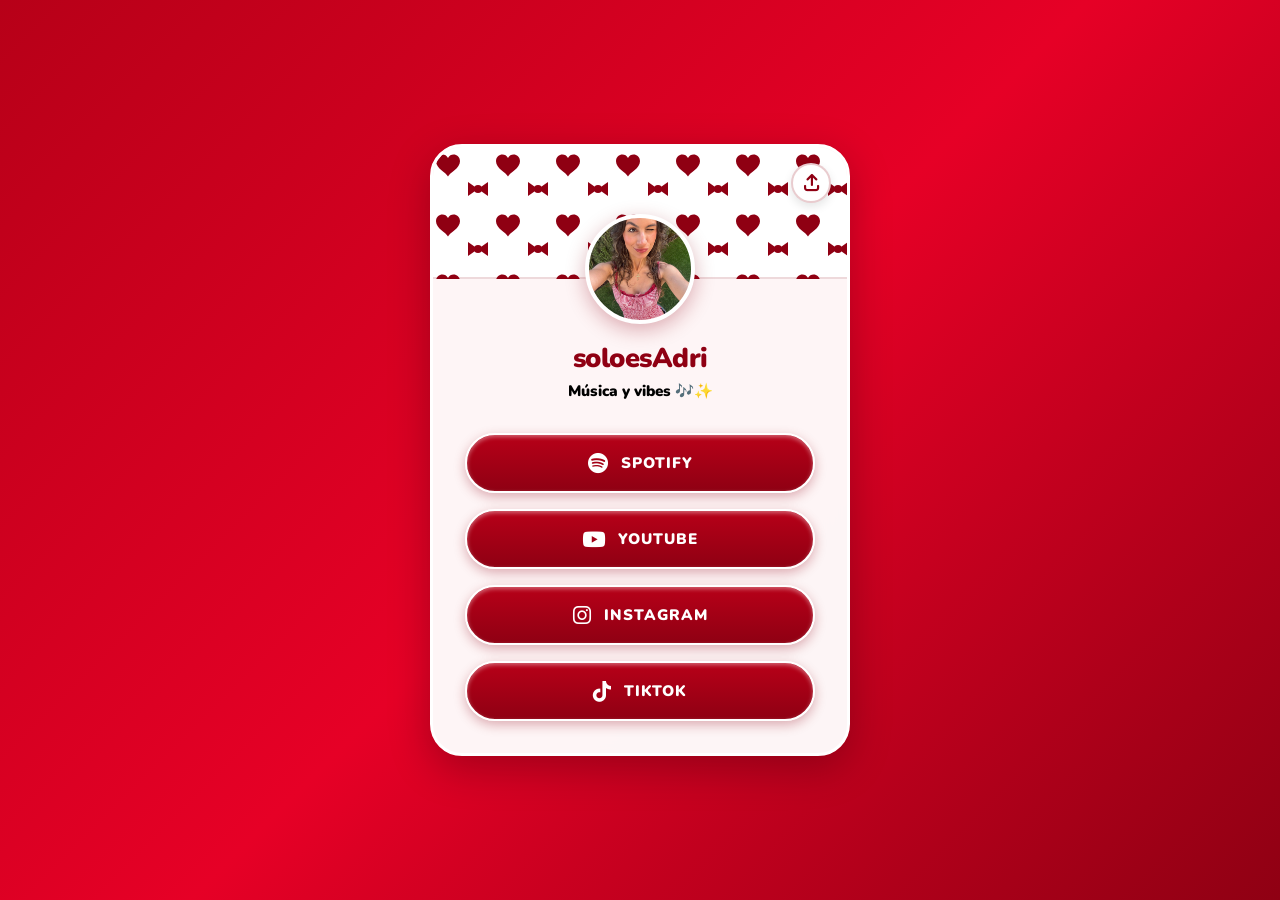
==== commit 29d11889: "style: merge glossy layout with preppy color palette (white, carmine, navy and black borders)" ====
--- a/index.html
+++ b/index.html
@@ -35,7 +35,13 @@
             </div>
             <div class="share-options">
                 <button id="copyBtn"><i class="fa-solid fa-link"></i> Copy</button>
-                <a href="https://twitter.com/intent/tweet?url=https://soloesadri-links.netlify.app" target="_blank"><i class="fa-brands fa-x-twitter"></i> X</a>
+                <a href="https://twitter.com/intent/tweet?url=https://soloesadri-links.netlify.app" target="_blank">
+                    <i>
+                        <svg xmlns="http://www.w3.org/2000/svg" width="1em" height="1em" fill="currentColor" viewBox="0 0 24 24"><path d="M18.244 2.25h3.308l-7.227 8.26 8.502 11.24H16.17l-5.214-6.817L4.99 21.75H1.68l7.73-8.835L1.254 2.25H8.08l4.713 6.231zm-1.161 17.52h1.833L7.084 4.126H5.117z"/></svg>
+                    </i>
+                    X
+                </a>
+                <a href="https://www.instagram.com/" target="_blank"><i class="fa-brands fa-instagram"></i> Instagram</a>
                 <a href="https://www.facebook.com/sharer/sharer.php?u=https://soloesadri-links.netlify.app" target="_blank"><i class="fa-brands fa-facebook"></i> Facebook</a>
                 <a href="https://api.whatsapp.com/send?text=https://soloesadri-links.netlify.app" target="_blank"><i class="fa-brands fa-whatsapp"></i> WhatsApp</a>
                 <a href="https://www.linkedin.com/shareArticle?mini=true&url=https://soloesadri-links.netlify.app" target="_blank"><i class="fa-brands fa-linkedin"></i> LinkedIn</a>
--- a/css/styles.css
+++ b/css/styles.css
@@ -1,6 +1,6 @@
 * { margin: 0; padding: 0; box-sizing: border-box; }
 body {
-    background: linear-gradient(135deg, #3a0008 0%, #0a0002 100%);
+    background: linear-gradient(135deg, #b70018 0%, #e60026 50%, #8f0013 100%);
     background-attachment: fixed;
     color: #000000;
     font-family: 'Nunito', sans-serif;
@@ -9,66 +9,69 @@
 }
 .container {
     width: 100%; max-width: 420px;
-    background: rgba(255, 255, 255, 0.95);
+    background: rgba(255, 255, 255, 0.96);
     backdrop-filter: blur(20px); -webkit-backdrop-filter: blur(20px);
-    border: 3px solid #000000;
+    border: 3px solid #ffffff;
     border-radius: 32px; padding: 2rem;
-    text-align: center; box-shadow: 0 12px 40px rgba(0, 0, 0, 0.6);
+    text-align: center; box-shadow: 0 12px 40px rgba(0, 0, 0, 0.25);
     position: relative; overflow: hidden;
 }
 .container::before {
     content: ''; position: absolute;
     top: 0; left: 0; right: 0; height: 130px;
     background-color: #ffffff;
-    background-image: url('data:image/svg+xml;utf8,<svg xmlns="http://www.w3.org/2000/svg" width="60" height="60" viewBox="0 0 60 60"><path fill="%238f0013" d="M15 11c-2.8-5.7-12-4.1-12 3.3 0 7.3 9.9 10.9 12 15.3 2.1-4.4 12-8 12-15.3 0-7.4-9.2-9-12-3.3z"/><path fill="%238f0013" d="M45 42l-9-7v14zm0 0l9-7v14z"/><circle cx="45" cy="42" r="3" fill="%238f0013"/></svg>');
+    background-image: url('data:image/svg+xml;utf8,<svg xmlns="http://www.w3.org/2000/svg" width="60" height="60" viewBox="0 0 60 60"><path fill="%238f0013" d="M15 11c-2.8-5.7-12-4.1-12 3.3 0 7.3 9.9 10.9 12 15.3 2.1-4.4 12-8 12-15.3 0-7.4-9.2-9-12-3.3z"/><path fill="%238f0013" d="M45 42l-10-7v14z"/><path fill="%238f0013" d="M45 42l10-7v14z"/><circle cx="45" cy="42" r="4" fill="%238f0013"/></svg>');
     background-size: 60px 60px; z-index: 0;
-    border-bottom: 3px solid #000000;
+    border-bottom: 2px solid rgba(143, 0, 19, 0.15);
+    border-radius: 29px 29px 0 0;
 }
 .profile-header, .links-container { position: relative; z-index: 1; }
+
 .share-btn {
     position: absolute; top: 1rem; right: 1rem; z-index: 2;
-    background: #ffffff; border: 2px solid #000000;
+    background: #ffffff; border: 2px solid rgba(143, 0, 19, 0.2);
     width: 40px; height: 40px; border-radius: 50%;
-    cursor: pointer; font-size: 1.1rem; color: #000000;
-    box-shadow: 0 4px 10px rgba(0,0,0,0.15);
+    cursor: pointer; font-size: 1.1rem; color: #8f0013;
+    box-shadow: 0 4px 10px rgba(0,0,0,0.1);
     transition: all 0.2s ease;
 }
-.share-btn:hover { transform: scale(1.1); background: #8f0013; color: #ffffff; border-color: #8f0013; }
+.share-btn:hover { transform: scale(1.1); background: #6e261d; color: #ffffff; border-color: #6e261d; }
+
 .profile-header { margin-bottom: 2rem; }
 .profile-pic {
     width: 110px; height: 110px;
     margin: 35px auto 1rem;
     border-radius: 50%; background-color: #ffffff;
-    border: 4px solid #ffffff; box-shadow: 0 6px 20px rgba(0, 0, 0, 0.3);
+    border: 4px solid #ffffff; box-shadow: 0 6px 20px rgba(143, 0, 19, 0.3);
 }
 .profile-pic-small {
     width: 70px; height: 70px; margin: 0 auto 0.5rem;
-    border-radius: 50%; border: 3px solid #000000;
+    border-radius: 50%; border: 3px solid #ffffff; box-shadow: 0 2px 8px rgba(0,0,0,0.1);
 }
 h1 { font-size: 1.7rem; font-weight: 900; margin-bottom: 0.25rem; color: #8f0013; letter-spacing: -0.5px; }
-p { font-size: 0.95rem; font-weight: 900; color: #000080; }
+p { font-size: 0.95rem; font-weight: 900; color: #000000; }
 .links-container { display: flex; flex-direction: column; gap: 1rem; }
 
 .link-btn {
     display: flex; align-items: center; justify-content: center; gap: 12px;
     width: 100%; padding: 1.1rem; text-decoration: none; color: #ffffff;
-    background: linear-gradient(to bottom, #b70018, #8f0013); /* Granate/Carmín */
+    background: linear-gradient(to bottom, #b70018, #8f0013);
     border: 2px solid #ffffff; border-radius: 50px; font-size: 0.95rem;
     font-weight: 900; text-transform: uppercase; letter-spacing: 1px;
-    box-shadow: 0 4px 12px rgba(143, 0, 19, 0.4), inset 0 2px 4px rgba(255, 255, 255, 0.4);
+    box-shadow: 0 4px 12px rgba(143, 0, 19, 0.3), inset 0 2px 4px rgba(255, 255, 255, 0.4);
     transition: all 0.2s ease;
 }
 .link-btn i { font-size: 1.3rem; }
 .link-btn:hover {
     transform: translateY(-2px);
-    box-shadow: 0 6px 18px rgba(0, 0, 128, 0.45), inset 0 2px 4px rgba(255, 255, 255, 0.5);
-    background: linear-gradient(to bottom, #1a1a99, #000080);
+    box-shadow: 0 6px 18px rgba(110, 38, 29, 0.4), inset 0 2px 4px rgba(255, 255, 255, 0.5);
+    background: linear-gradient(to bottom, #8a3429, #6e261d);
 }
-.link-btn:active { transform: translateY(1px); box-shadow: 0 2px 5px rgba(0, 0, 128, 0.3); }
+.link-btn:active { transform: translateY(1px); }
 
 .modal-overlay {
     position: fixed; top: 0; left: 0; width: 100%; height: 100%;
-    background: rgba(0, 0, 0, 0.5);
+    background: rgba(0, 0, 0, 0.4);
     backdrop-filter: blur(10px); -webkit-backdrop-filter: blur(10px);
     display: flex; justify-content: center; align-items: flex-end;
     opacity: 0; pointer-events: none; transition: opacity 0.3s ease; z-index: 1000;
@@ -78,44 +81,48 @@
     background: #ffffff; width: 100%; max-width: 420px;
     border-radius: 32px 32px 0 0; padding: 2.5rem 1.5rem; text-align: center;
     transform: translateY(100%); transition: transform 0.3s ease; position: relative;
-    box-shadow: 0 -10px 40px rgba(0,0,0,0.25); border-top: 3px solid #000000;
+    box-shadow: 0 -10px 40px rgba(0,0,0,0.15);
     max-height: 85vh; overflow-y: auto;
+    border-top: 3px solid #ffffff;
 }
 .modal-overlay.active .modal-content { transform: translateY(0); }
+
 .close-btn {
     position: absolute; top: 1.2rem; right: 1.5rem; background: none;
-    border: none; cursor: pointer; color: #000000; transition: transform 0.2s;
+    border: none; cursor: pointer; color: #8f0013; transition: all 0.2s;
     display: flex; align-items: center; justify-content: center;
 }
-.close-btn:hover { transform: scale(1.2); color: #8f0013; }
+.close-btn:hover { transform: scale(1.2); color: #6e261d; }
+
 .modal-profile {
-    background: linear-gradient(135deg, #ffffff 0%, #f0f0f0 100%);
+    background: linear-gradient(135deg, #ffffff 0%, #f9f9f9 100%);
     padding: 1.5rem; border-radius: 20px; margin: 1.5rem 0; color: #8f0013;
-    border: 2px solid #000000; box-shadow: 0 6px 15px rgba(0,0,0,0.1);
+    border: 2px solid rgba(143, 0, 19, 0.1); box-shadow: 0 6px 15px rgba(0,0,0,0.05);
 }
 .modal-profile h4 { font-size: 1.3rem; margin-bottom: 0.2rem; font-weight: 900; color: #8f0013; }
-.modal-profile p { font-size: 0.85rem; font-weight: 900; color: #000080; }
+.modal-profile p { font-size: 0.85rem; font-weight: 900; color: #000000; }
 .share-options { display: flex; justify-content: center; flex-wrap: wrap; gap: 1.5rem 0.5rem; margin-top: 1.5rem; }
 .share-options a, .share-options button {
     display: flex; flex-direction: column; align-items: center; gap: 0.5rem;
     background: none; border: none; font-family: 'Nunito'; font-size: 0.75rem;
-    color: #000000; text-decoration: none; cursor: pointer; font-weight: 900; width: 76px;
+    color: #555555; text-decoration: none; cursor: pointer; font-weight: 900; width: 76px;
 }
 .share-options i {
     font-size: 1.4rem; width: 54px; height: 54px;
     display: flex; justify-content: center; align-items: center;
-    background: #ffffff; border-radius: 50%; color: #000000; transition: all 0.2s ease;
-    border: 2px solid #000000; box-shadow: 0 4px 10px rgba(0,0,0,0.1);
+    background: #ffffff; border-radius: 50%; color: #8f0013; transition: all 0.2s ease;
+    border: 2px solid rgba(143, 0, 19, 0.1); box-shadow: 0 4px 10px rgba(0,0,0,0.05);
 }
+
 .share-options a:hover i, .share-options button:hover i {
-    transform: translateY(-3px); background: #8f0013;
-    border-color: #8f0013; color: #ffffff; box-shadow: 0 6px 15px rgba(143, 0, 19, 0.3);
+    transform: translateY(-3px); background: #6e261d;
+    border-color: #6e261d; color: #ffffff; box-shadow: 0 6px 15px rgba(110, 38, 29, 0.3);
 }
 
 @media (min-width: 500px) {
     .modal-overlay { align-items: center; padding: 2rem; }
     .modal-content {
-        border-radius: 32px; border: 3px solid #000000;
+        border-radius: 32px; border: 3px solid #ffffff;
         transform: scale(0.9) translateY(30px); opacity: 0;
         transition: all 0.3s cubic-bezier(0.34, 1.56, 0.64, 1);
     }
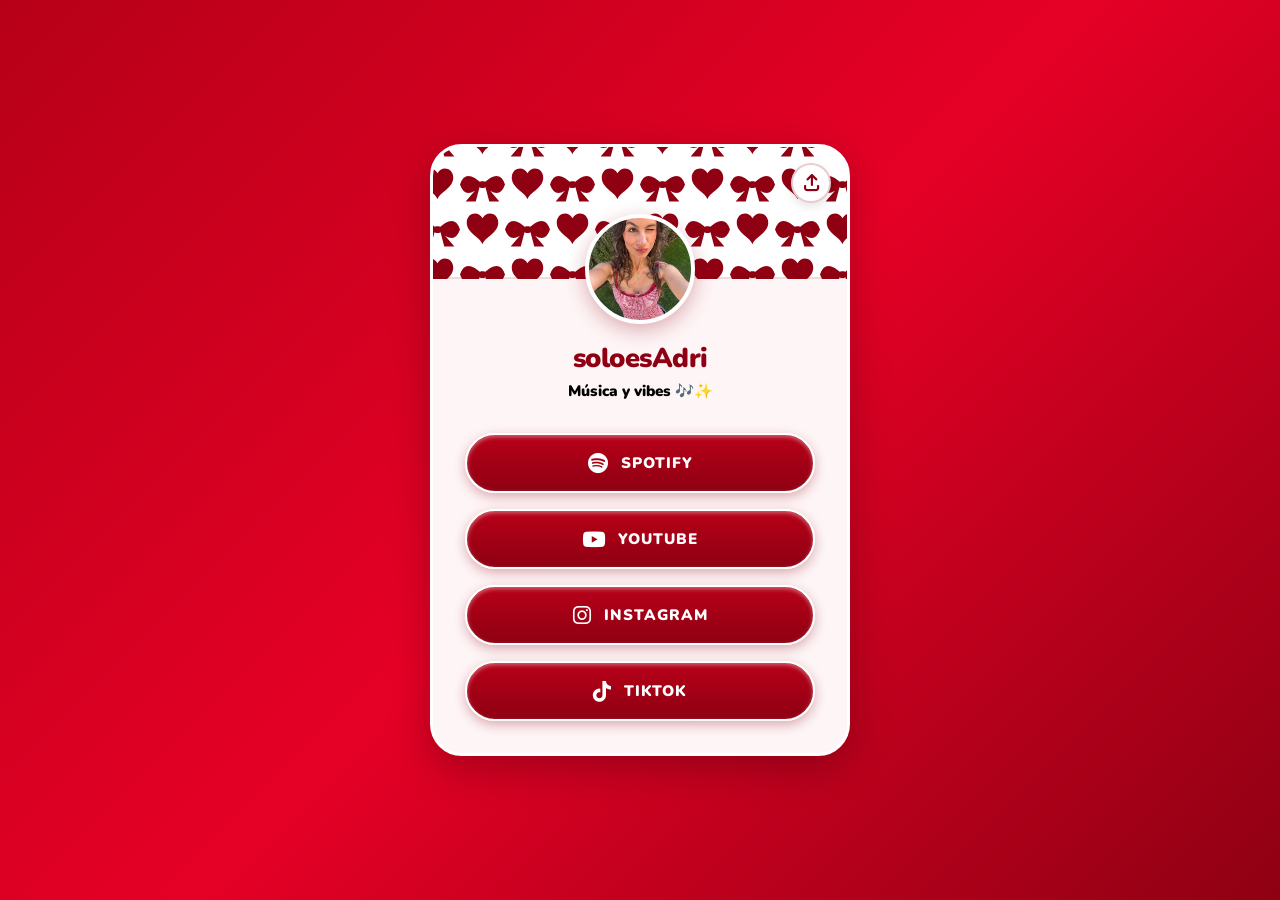
==== commit f23f2547: "style: merge glossy layout with preppy color palette (white, carmine, navy and black borders)" ====
--- a/index.html
+++ b/index.html
@@ -35,13 +35,13 @@
             </div>
             <div class="share-options">
                 <button id="copyBtn"><i class="fa-solid fa-link"></i> Copy</button>
+                <a href="https://www.instagram.com/" target="_blank"><i class="fa-brands fa-instagram"></i> Instagram</a>
                 <a href="https://twitter.com/intent/tweet?url=https://soloesadri-links.netlify.app" target="_blank">
-                    <i>
-                        <svg xmlns="http://www.w3.org/2000/svg" width="1em" height="1em" fill="currentColor" viewBox="0 0 24 24"><path d="M18.244 2.25h3.308l-7.227 8.26 8.502 11.24H16.17l-5.214-6.817L4.99 21.75H1.68l7.73-8.835L1.254 2.25H8.08l4.713 6.231zm-1.161 17.52h1.833L7.084 4.126H5.117z"/></svg>
+                    <i class="icon-x">
+                        <svg xmlns="http://www.w3.org/2000/svg" width="1.2em" height="1.2em" fill="currentColor" viewBox="0 0 24 24"><path d="M18.244 2.25h3.308l-7.227 8.26 8.502 11.24H16.17l-5.214-6.817L4.99 21.75H1.68l7.73-8.835L1.254 2.25H8.08l4.713 6.231zm-1.161 17.52h1.833L7.084 4.126H5.117z"/></svg>
                     </i>
                     X
                 </a>
-                <a href="https://www.instagram.com/" target="_blank"><i class="fa-brands fa-instagram"></i> Instagram</a>
                 <a href="https://www.facebook.com/sharer/sharer.php?u=https://soloesadri-links.netlify.app" target="_blank"><i class="fa-brands fa-facebook"></i> Facebook</a>
                 <a href="https://api.whatsapp.com/send?text=https://soloesadri-links.netlify.app" target="_blank"><i class="fa-brands fa-whatsapp"></i> WhatsApp</a>
                 <a href="https://www.linkedin.com/shareArticle?mini=true&url=https://soloesadri-links.netlify.app" target="_blank"><i class="fa-brands fa-linkedin"></i> LinkedIn</a>
--- a/css/styles.css
+++ b/css/styles.css
@@ -20,10 +20,11 @@
     content: ''; position: absolute;
     top: 0; left: 0; right: 0; height: 130px;
     background-color: #ffffff;
-    background-image: url('data:image/svg+xml;utf8,<svg xmlns="http://www.w3.org/2000/svg" width="60" height="60" viewBox="0 0 60 60"><path fill="%238f0013" d="M15 11c-2.8-5.7-12-4.1-12 3.3 0 7.3 9.9 10.9 12 15.3 2.1-4.4 12-8 12-15.3 0-7.4-9.2-9-12-3.3z"/><path fill="%238f0013" d="M45 42l-10-7v14z"/><path fill="%238f0013" d="M45 42l10-7v14z"/><circle cx="45" cy="42" r="4" fill="%238f0013"/></svg>');
-    background-size: 60px 60px; z-index: 0;
+    background-image: url('data:image/svg+xml;utf8,<svg xmlns="http://www.w3.org/2000/svg" width="90" height="90" viewBox="0 0 80 80"><path fill="%238f0013" d="M20 10c-3.5-7-14-5-14 4 0 9 12 13 14 19 2-6 14-10 14-19 0-9-10.5-11-14-4z M60 50c-3.5-7-14-5-14 4 0 9 12 13 14 19 2-6 14-10 14-19 0-9-10.5-11-14-4z M60 20 Q45 5 40 20 Q45 35 60 20 M60 20 Q75 5 80 20 Q75 35 60 20 M58 20 L45 35 L54 35 Z M62 20 L75 35 L66 35 Z M20 60 Q5 45 0 60 Q5 75 20 60 M20 60 Q35 45 40 60 Q35 75 20 60 M18 60 L5 75 L14 75 Z M22 60 L35 75 L26 75 Z"/><rect x="57" y="17" width="6" height="6" rx="2" fill="%238f0013"/><rect x="17" y="57" width="6" height="6" rx="2" fill="%238f0013"/></svg>');
+    background-size: 90px 90px;
+    background-position: center 15px;
+    z-index: 0;
     border-bottom: 2px solid rgba(143, 0, 19, 0.15);
-    border-radius: 29px 29px 0 0;
 }
 .profile-header, .links-container { position: relative; z-index: 1; }
 
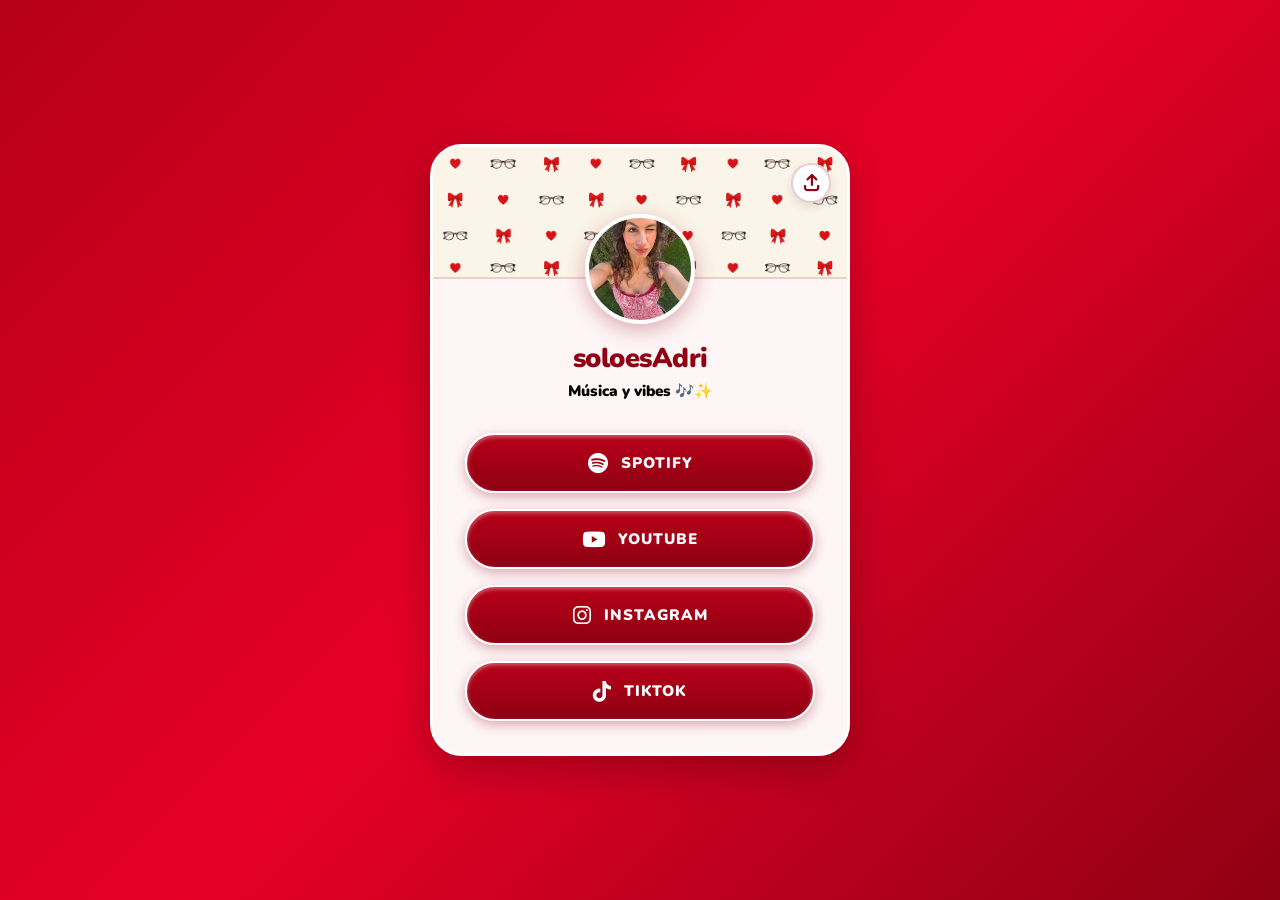
==== commit 30dba4e8: "design: replace CSS pattern with custom Y2K Banner image" ====
--- a/index.html
+++ b/index.html
@@ -35,6 +35,7 @@
             </div>
             <div class="share-options">
                 <button id="copyBtn"><i class="fa-solid fa-link"></i> Copy</button>
+                <a href="https://api.whatsapp.com/send?text=https://soloesadri-links.netlify.app" target="_blank"><i class="fa-brands fa-whatsapp"></i> WhatsApp</a>
                 <a href="https://www.instagram.com/" target="_blank"><i class="fa-brands fa-instagram"></i> Instagram</a>
                 <a href="https://twitter.com/intent/tweet?url=https://soloesadri-links.netlify.app" target="_blank">
                     <i class="icon-x">
@@ -43,7 +44,6 @@
                     X
                 </a>
                 <a href="https://www.facebook.com/sharer/sharer.php?u=https://soloesadri-links.netlify.app" target="_blank"><i class="fa-brands fa-facebook"></i> Facebook</a>
-                <a href="https://api.whatsapp.com/send?text=https://soloesadri-links.netlify.app" target="_blank"><i class="fa-brands fa-whatsapp"></i> WhatsApp</a>
                 <a href="https://www.linkedin.com/shareArticle?mini=true&url=https://soloesadri-links.netlify.app" target="_blank"><i class="fa-brands fa-linkedin"></i> LinkedIn</a>
                 <a href="fb-messenger://share/?link=https://soloesadri-links.netlify.app" target="_blank"><i class="fa-brands fa-facebook-messenger"></i> Messenger</a>
                 <a href="mailto:?subject=Mira%20el%20perfil%20de%20soloesAdri&body=https://soloesadri-links.netlify.app" target="_blank"><i class="fa-solid fa-envelope"></i> Email</a>
--- a/css/styles.css
+++ b/css/styles.css
@@ -16,15 +16,16 @@
     text-align: center; box-shadow: 0 12px 40px rgba(0, 0, 0, 0.25);
     position: relative; overflow: hidden;
 }
+
 .container::before {
     content: ''; position: absolute;
     top: 0; left: 0; right: 0; height: 130px;
-    background-color: #ffffff;
-    background-image: url('data:image/svg+xml;utf8,<svg xmlns="http://www.w3.org/2000/svg" width="90" height="90" viewBox="0 0 80 80"><path fill="%238f0013" d="M20 10c-3.5-7-14-5-14 4 0 9 12 13 14 19 2-6 14-10 14-19 0-9-10.5-11-14-4z M60 50c-3.5-7-14-5-14 4 0 9 12 13 14 19 2-6 14-10 14-19 0-9-10.5-11-14-4z M60 20 Q45 5 40 20 Q45 35 60 20 M60 20 Q75 5 80 20 Q75 35 60 20 M58 20 L45 35 L54 35 Z M62 20 L75 35 L66 35 Z M20 60 Q5 45 0 60 Q5 75 20 60 M20 60 Q35 45 40 60 Q35 75 20 60 M18 60 L5 75 L14 75 Z M22 60 L35 75 L26 75 Z"/><rect x="57" y="17" width="6" height="6" rx="2" fill="%238f0013"/><rect x="17" y="57" width="6" height="6" rx="2" fill="%238f0013"/></svg>');
-    background-size: 90px 90px;
-    background-position: center 15px;
+    background-image: url('../assets/images/banner.png');
+    background-size: cover; 
+    background-position: center;
     z-index: 0;
     border-bottom: 2px solid rgba(143, 0, 19, 0.15);
+    border-radius: 29px 29px 0 0;
 }
 .profile-header, .links-container { position: relative; z-index: 1; }
 
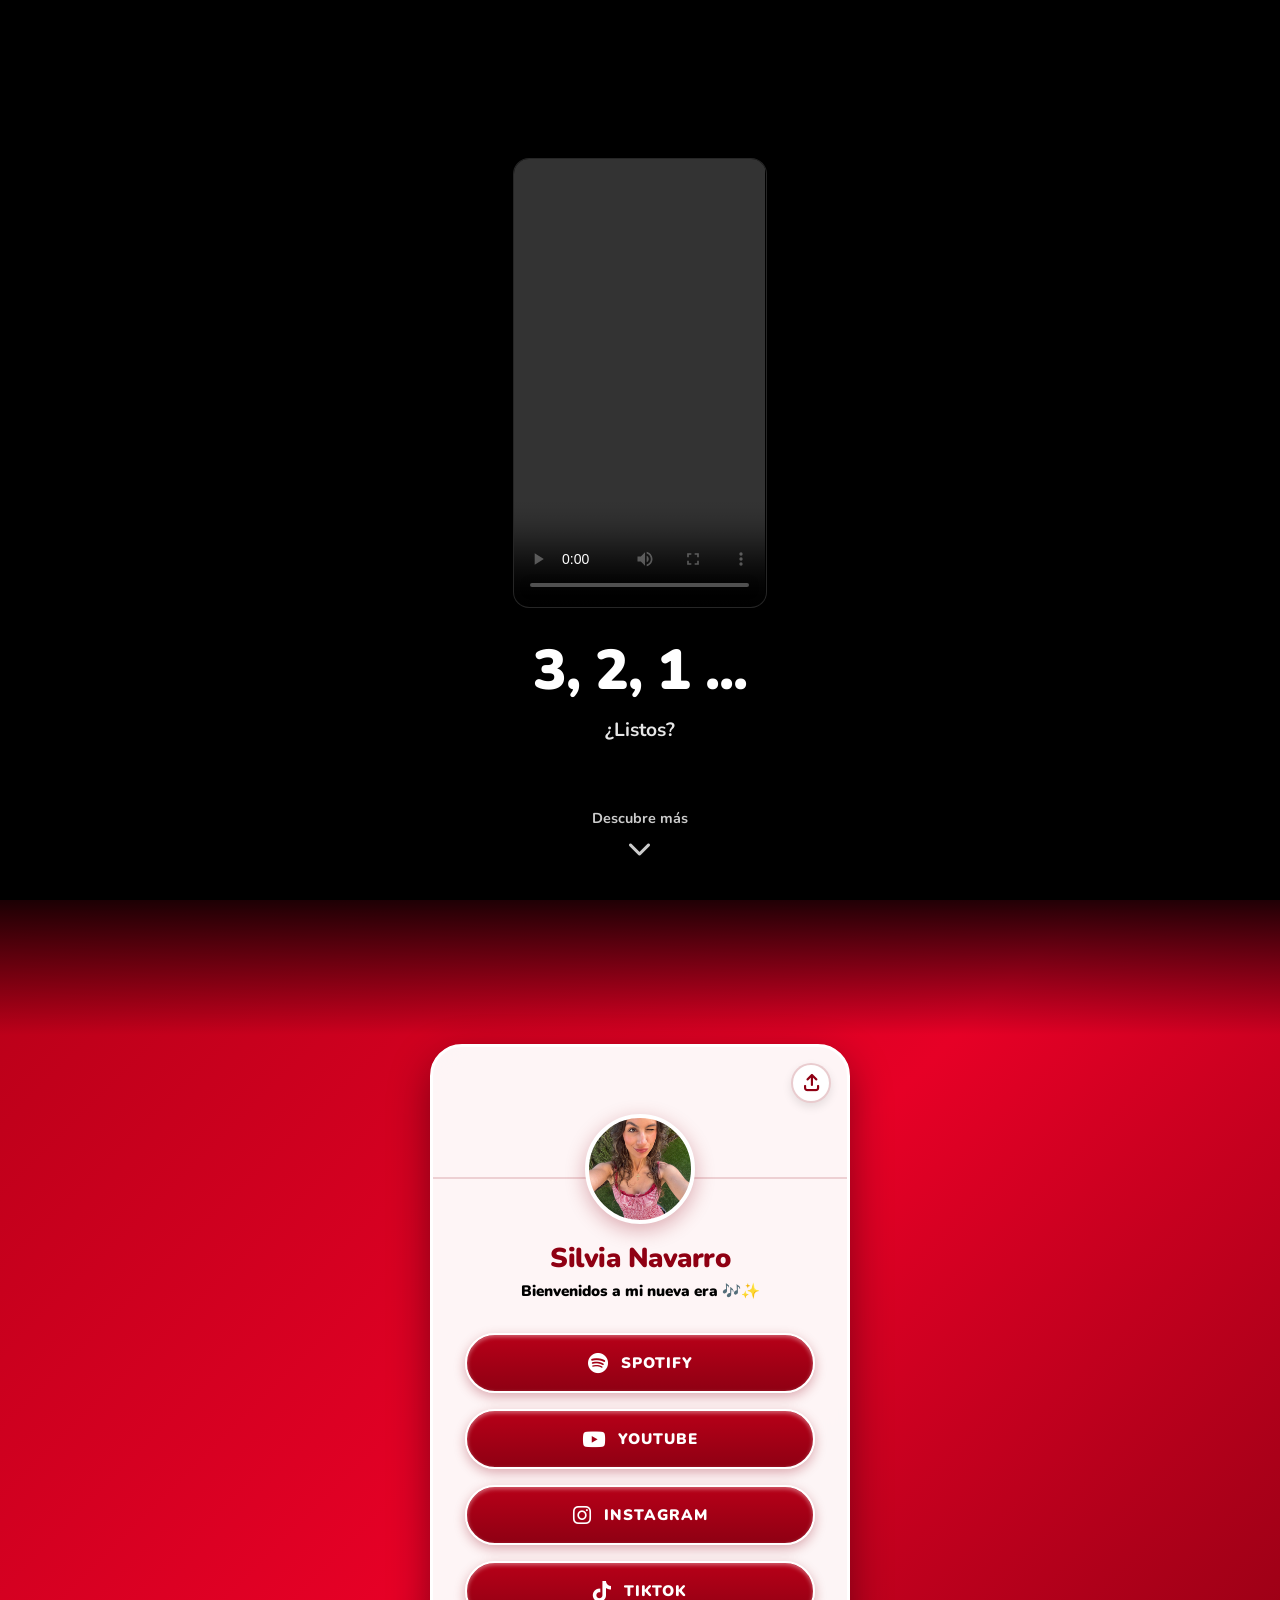
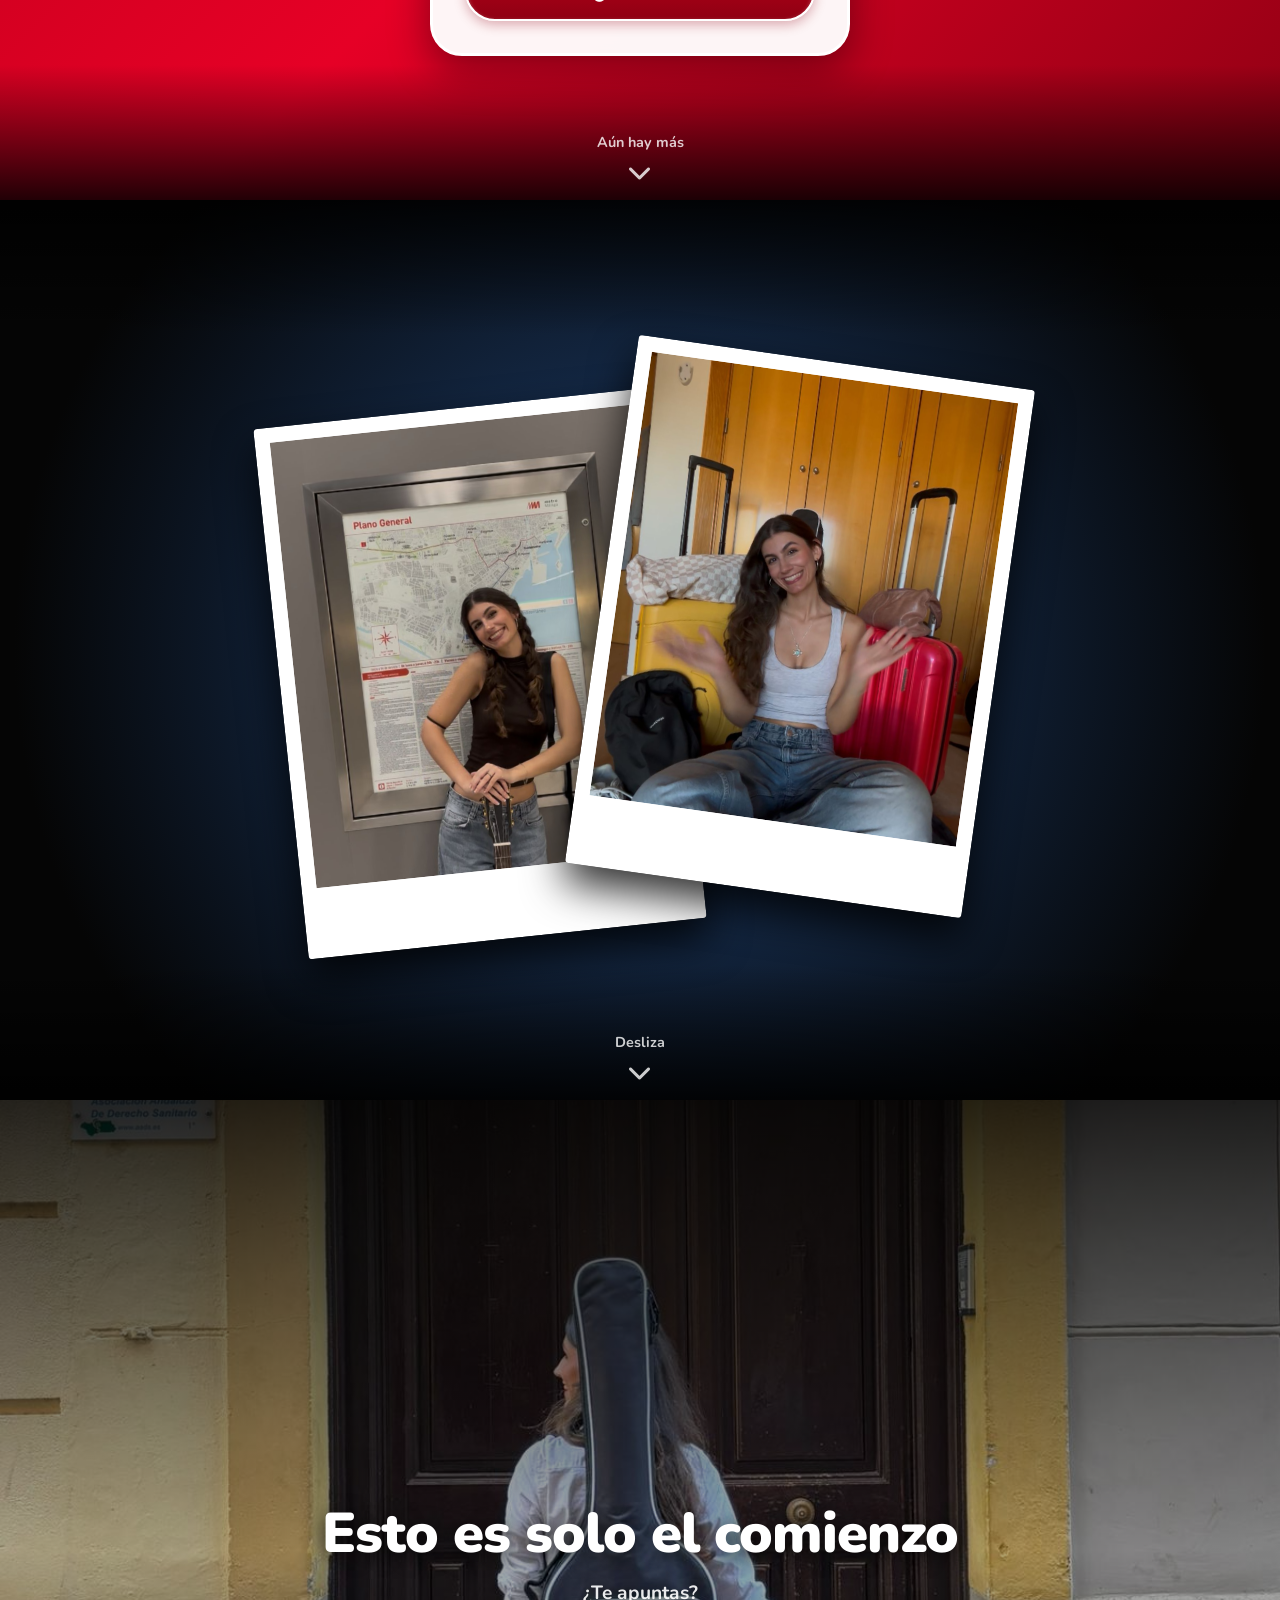
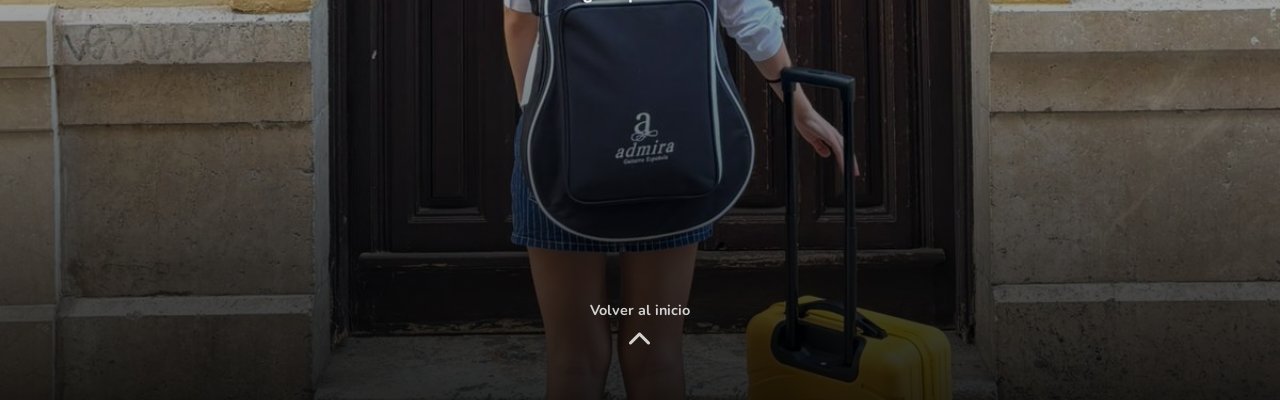
==== commit 778c2567: "Rediseño de interfaz: Integración de embudo visual y CMS actualizado" ====
--- a/index.html
+++ b/index.html
@@ -1,62 +1,93 @@
 <!DOCTYPE html>
 <html lang="es">
 <head>
-    <meta charset="UTF-8">
-    <meta name="viewport" content="width=device-width, initial-scale=1.0">
-    <title>soloesAdri | Links</title>
-    <link rel="icon" type="image/png" href="assets/images/nevado.png">
-    <link rel="preconnect" href="https://fonts.googleapis.com">
-    <link rel="preconnect" href="https://fonts.gstatic.com" crossorigin>
-    <link href="https://fonts.googleapis.com/css2?family=Nunito:wght@700;900&display=swap" rel="stylesheet">
-    <link rel="stylesheet" href="https://cdnjs.cloudflare.com/ajax/libs/font-awesome/6.4.0/css/all.min.css">
-    <link rel="stylesheet" href="css/styles.css">
-    <script src="https://identity.netlify.com/v1/netlify-identity-widget.js"></script>
+  <meta charset="UTF-8">
+  <meta name="viewport" content="width=device-width, initial-scale=1.0">
+  <title>Silvia Navarro | Nueva Etapa</title>
+  <link rel="icon" type="image/png" href="assets/images/nevado.png">
+  <link rel="preconnect" href="https://fonts.googleapis.com">
+  <link rel="preconnect" href="https://fonts.gstatic.com" crossorigin>
+  <link href="https://fonts.googleapis.com/css2?family=Nunito:wght@700;900&display=swap" rel="stylesheet">
+  <link rel="stylesheet" href="https://cdnjs.cloudflare.com/ajax/libs/font-awesome/6.4.0/css/all.min.css">
+  <link rel="stylesheet" href="css/styles.css">
+  <script src="https://identity.netlify.com/v1/netlify-identity-widget.js"></script>
 </head>
 <body>
+  <section class="snap-section cinematic">
+    <video id="bg-video" class="bg-media" autoplay muted loop playsinline></video>
+    <div class="overlay-gradient"></div>
+    <div class="cinematic-content">
+      <div class="trailer-container">
+        <video id="manifesto-video" controls playsinline></video>
+      </div>
+      <h1 id="video-title" class="hero-title"></h1>
+      <p id="video-subtitle" class="hero-subtitle"></p>
+      <div class="scroll-indicator">
+        <span>Descubre más</span>
+        <i class="fa-solid fa-chevron-down bounce"></i>
+      </div>
+    </div>
+  </section>
+  <section class="snap-section links-section">
     <main class="container">
-        <button class="share-btn" id="shareBtn"><i class="fa-solid fa-arrow-up-from-bracket"></i></button>
-        <header class="profile-header">
-            <div class="profile-pic"></div>
-            <h1>soloesAdri</h1>
-            <p>Música y vibes 🎶✨</p>
-        </header>
-        <section class="links-container"></section>
+      <button class="share-btn" id="shareBtn"><i class="fa-solid fa-arrow-up-from-bracket"></i></button>
+      <header class="profile-header">
+        <div class="profile-pic"></div>
+        <h1 class="y2k-title"></h1>
+        <p class="y2k-subtitle"></p>
+      </header>
+      <section class="links-container"></section>
     </main>
-    <div class="modal-overlay" id="shareModal">
-        <div class="modal-content">
-            <button class="close-btn" id="closeBtn">
-                <svg xmlns="http://www.w3.org/2000/svg" width="20" height="20" viewBox="0 0 24 24" fill="none" stroke="currentColor" stroke-width="3" stroke-linecap="round" stroke-linejoin="round"><line x1="18" y1="6" x2="6" y2="18"></line><line x1="6" y1="6" x2="18" y2="18"></line></svg>
-            </button>
-            <h3>Share Linktree</h3>
-            <div class="modal-profile">
-                <div class="profile-pic-small"></div>
-                <h4>soloesAdri</h4>
-                <p>soloesadri-links.netlify.app</p>
-            </div>
-            <div class="share-options">
-                <button id="copyBtn"><i class="fa-solid fa-link"></i> Copy</button>
-                <a href="https://api.whatsapp.com/send?text=https://soloesadri-links.netlify.app" target="_blank"><i class="fa-brands fa-whatsapp"></i> WhatsApp</a>
-                <a href="https://www.instagram.com/" target="_blank"><i class="fa-brands fa-instagram"></i> Instagram</a>
-                <a href="https://twitter.com/intent/tweet?url=https://soloesadri-links.netlify.app" target="_blank">
-                    <i class="icon-x">
-                        <svg xmlns="http://www.w3.org/2000/svg" width="1.2em" height="1.2em" fill="currentColor" viewBox="0 0 24 24"><path d="M18.244 2.25h3.308l-7.227 8.26 8.502 11.24H16.17l-5.214-6.817L4.99 21.75H1.68l7.73-8.835L1.254 2.25H8.08l4.713 6.231zm-1.161 17.52h1.833L7.084 4.126H5.117z"/></svg>
-                    </i>
-                    X
-                </a>
-                <a href="https://www.facebook.com/sharer/sharer.php?u=https://soloesadri-links.netlify.app" target="_blank"><i class="fa-brands fa-facebook"></i> Facebook</a>
-                <a href="https://www.linkedin.com/shareArticle?mini=true&url=https://soloesadri-links.netlify.app" target="_blank"><i class="fa-brands fa-linkedin"></i> LinkedIn</a>
-                <a href="fb-messenger://share/?link=https://soloesadri-links.netlify.app" target="_blank"><i class="fa-brands fa-facebook-messenger"></i> Messenger</a>
-                <a href="mailto:?subject=Mira%20el%20perfil%20de%20soloesAdri&body=https://soloesadri-links.netlify.app" target="_blank"><i class="fa-solid fa-envelope"></i> Email</a>
-            </div>
-        </div>
+    <div class="scroll-indicator links-indicator">
+      <span>Aún hay más</span>
+      <i class="fa-solid fa-chevron-down bounce"></i>
     </div>
-    <script src="js/main.js"></script>
-    <script>
-        if (window.netlifyIdentity) {
-            window.netlifyIdentity.on("init", user => {
-                if (!user) window.netlifyIdentity.on("login", () => document.location.href = "/admin/");
-            });
-        }
-    </script>
+  </section>
+  <section class="snap-section collage-section">
+    <div class="collage-container">
+      <img id="collage-img-1" class="polaroid polaroid-1" alt="Origen">
+      <img id="collage-img-2" class="polaroid polaroid-2" alt="Mudanza">
+    </div>
+    <div class="scroll-indicator links-indicator">
+      <span>Desliza</span>
+      <i class="fa-solid fa-chevron-down bounce"></i>
+    </div>
+  </section>
+  <section class="snap-section cinematic">
+    <img id="photo-cierre" class="bg-media" alt="Silvia">
+    <div class="overlay-gradient"></div>
+    <div class="cinematic-content">
+      <h2 id="photo-title" class="hero-title"></h2>
+      <p id="photo-subtitle" class="hero-subtitle"></p>
+      <div class="scroll-indicator up-indicator" onclick="window.scrollTo({top: 0, behavior: 'smooth'})">
+        <i class="fa-solid fa-chevron-up bounce"></i>
+        <span>Volver al inicio</span>
+      </div>
+    </div>
+  </section>
+  <div class="modal-overlay" id="shareModal">
+    <div class="modal-content">
+      <button class="close-btn" id="closeBtn">
+        <svg xmlns="http://www.w3.org/2000/svg" width="20" height="20" viewBox="0 0 24 24" fill="none" stroke="currentColor" stroke-width="3" stroke-linecap="round" stroke-linejoin="round"><line x1="18" y1="6" x2="6" y2="18"></line><line x1="6" y1="6" x2="18" y2="18"></line></svg>
+      </button>
+      <h3>Share Linktree</h3>
+      <div class="modal-profile">
+        <div class="profile-pic-small"></div>
+        <h4>Silvia Navarro</h4>
+        <p>silvianavarro-links.netlify.app</p>
+      </div>
+      <div class="share-options">
+        <button id="copyBtn"><i class="fa-solid fa-link"></i> Copy</button>
+        <a href="https://www.instagram.com/silvianavarroficial/" target="_blank"><i class="fa-brands fa-instagram"></i> Instagram</a>
+        <a href="https://twitter.com/intent/tweet?url=https://silvianavarro-links.netlify.app" target="_blank"><i class="icon-x"><svg xmlns="http://www.w3.org/2000/svg" width="1.2em" height="1.2em" fill="currentColor" viewBox="0 0 24 24"><path d="M18.244 2.25h3.308l-7.227 8.26 8.502 11.24H16.17l-5.214-6.817L4.99 21.75H1.68l7.73-8.835L1.254 2.25H8.08l4.713 6.231zm-1.161 17.52h1.833L7.084 4.126H5.117z"/></svg></i> X</a>
+        <a href="https://www.facebook.com/sharer/sharer.php?u=https://silvianavarro-links.netlify.app" target="_blank"><i class="fa-brands fa-facebook"></i> Facebook</a>
+        <a href="https://api.whatsapp.com/send?text=https://silvianavarro-links.netlify.app" target="_blank"><i class="fa-brands fa-whatsapp"></i> WhatsApp</a>
+        <a href="https://www.linkedin.com/shareArticle?mini=true&url=https://silvianavarro-links.netlify.app" target="_blank"><i class="fa-brands fa-linkedin"></i> LinkedIn</a>
+        <a href="fb-messenger://share/?link=https://silvianavarro-links.netlify.app" target="_blank"><i class="fa-brands fa-facebook-messenger"></i> Messenger</a>
+        <a href="mailto:?subject=Mira%20el%20perfil%20de%20silvianavarro&body=https://silvianavarro-links.netlify.app" target="_blank"><i class="fa-solid fa-envelope"></i> Email</a>
+      </div>
+    </div>
+  </div>
+  <script src="js/main.js"></script>
 </body>
 </html>
--- a/css/styles.css
+++ b/css/styles.css
@@ -1,132 +1,58 @@
-* { margin: 0; padding: 0; box-sizing: border-box; }
-body {
-    background: linear-gradient(135deg, #b70018 0%, #e60026 50%, #8f0013 100%);
-    background-attachment: fixed;
-    color: #000000;
-    font-family: 'Nunito', sans-serif;
-    display: flex; justify-content: center; align-items: center;
-    min-height: 100vh; padding: 1.5rem;
-}
-.container {
-    width: 100%; max-width: 420px;
-    background: rgba(255, 255, 255, 0.96);
-    backdrop-filter: blur(20px); -webkit-backdrop-filter: blur(20px);
-    border: 3px solid #ffffff;
-    border-radius: 32px; padding: 2rem;
-    text-align: center; box-shadow: 0 12px 40px rgba(0, 0, 0, 0.25);
-    position: relative; overflow: hidden;
-}
-
-.container::before {
-    content: ''; position: absolute;
-    top: 0; left: 0; right: 0; height: 130px;
-    background-image: url('../assets/images/banner.png');
-    background-size: cover; 
-    background-position: center;
-    z-index: 0;
-    border-bottom: 2px solid rgba(143, 0, 19, 0.15);
-    border-radius: 29px 29px 0 0;
-}
-.profile-header, .links-container { position: relative; z-index: 1; }
-
-.share-btn {
-    position: absolute; top: 1rem; right: 1rem; z-index: 2;
-    background: #ffffff; border: 2px solid rgba(143, 0, 19, 0.2);
-    width: 40px; height: 40px; border-radius: 50%;
-    cursor: pointer; font-size: 1.1rem; color: #8f0013;
-    box-shadow: 0 4px 10px rgba(0,0,0,0.1);
-    transition: all 0.2s ease;
-}
-.share-btn:hover { transform: scale(1.1); background: #6e261d; color: #ffffff; border-color: #6e261d; }
-
-.profile-header { margin-bottom: 2rem; }
-.profile-pic {
-    width: 110px; height: 110px;
-    margin: 35px auto 1rem;
-    border-radius: 50%; background-color: #ffffff;
-    border: 4px solid #ffffff; box-shadow: 0 6px 20px rgba(143, 0, 19, 0.3);
-}
-.profile-pic-small {
-    width: 70px; height: 70px; margin: 0 auto 0.5rem;
-    border-radius: 50%; border: 3px solid #ffffff; box-shadow: 0 2px 8px rgba(0,0,0,0.1);
-}
-h1 { font-size: 1.7rem; font-weight: 900; margin-bottom: 0.25rem; color: #8f0013; letter-spacing: -0.5px; }
-p { font-size: 0.95rem; font-weight: 900; color: #000000; }
-.links-container { display: flex; flex-direction: column; gap: 1rem; }
-
-.link-btn {
-    display: flex; align-items: center; justify-content: center; gap: 12px;
-    width: 100%; padding: 1.1rem; text-decoration: none; color: #ffffff;
-    background: linear-gradient(to bottom, #b70018, #8f0013);
-    border: 2px solid #ffffff; border-radius: 50px; font-size: 0.95rem;
-    font-weight: 900; text-transform: uppercase; letter-spacing: 1px;
-    box-shadow: 0 4px 12px rgba(143, 0, 19, 0.3), inset 0 2px 4px rgba(255, 255, 255, 0.4);
-    transition: all 0.2s ease;
-}
-.link-btn i { font-size: 1.3rem; }
-.link-btn:hover {
-    transform: translateY(-2px);
-    box-shadow: 0 6px 18px rgba(110, 38, 29, 0.4), inset 0 2px 4px rgba(255, 255, 255, 0.5);
-    background: linear-gradient(to bottom, #8a3429, #6e261d);
-}
-.link-btn:active { transform: translateY(1px); }
-
-.modal-overlay {
-    position: fixed; top: 0; left: 0; width: 100%; height: 100%;
-    background: rgba(0, 0, 0, 0.4);
-    backdrop-filter: blur(10px); -webkit-backdrop-filter: blur(10px);
-    display: flex; justify-content: center; align-items: flex-end;
-    opacity: 0; pointer-events: none; transition: opacity 0.3s ease; z-index: 1000;
-}
-.modal-overlay.active { opacity: 1; pointer-events: all; }
-.modal-content {
-    background: #ffffff; width: 100%; max-width: 420px;
-    border-radius: 32px 32px 0 0; padding: 2.5rem 1.5rem; text-align: center;
-    transform: translateY(100%); transition: transform 0.3s ease; position: relative;
-    box-shadow: 0 -10px 40px rgba(0,0,0,0.15);
-    max-height: 85vh; overflow-y: auto;
-    border-top: 3px solid #ffffff;
-}
-.modal-overlay.active .modal-content { transform: translateY(0); }
-
-.close-btn {
-    position: absolute; top: 1.2rem; right: 1.5rem; background: none;
-    border: none; cursor: pointer; color: #8f0013; transition: all 0.2s;
-    display: flex; align-items: center; justify-content: center;
-}
-.close-btn:hover { transform: scale(1.2); color: #6e261d; }
-
-.modal-profile {
-    background: linear-gradient(135deg, #ffffff 0%, #f9f9f9 100%);
-    padding: 1.5rem; border-radius: 20px; margin: 1.5rem 0; color: #8f0013;
-    border: 2px solid rgba(143, 0, 19, 0.1); box-shadow: 0 6px 15px rgba(0,0,0,0.05);
-}
-.modal-profile h4 { font-size: 1.3rem; margin-bottom: 0.2rem; font-weight: 900; color: #8f0013; }
-.modal-profile p { font-size: 0.85rem; font-weight: 900; color: #000000; }
-.share-options { display: flex; justify-content: center; flex-wrap: wrap; gap: 1.5rem 0.5rem; margin-top: 1.5rem; }
-.share-options a, .share-options button {
-    display: flex; flex-direction: column; align-items: center; gap: 0.5rem;
-    background: none; border: none; font-family: 'Nunito'; font-size: 0.75rem;
-    color: #555555; text-decoration: none; cursor: pointer; font-weight: 900; width: 76px;
-}
-.share-options i {
-    font-size: 1.4rem; width: 54px; height: 54px;
-    display: flex; justify-content: center; align-items: center;
-    background: #ffffff; border-radius: 50%; color: #8f0013; transition: all 0.2s ease;
-    border: 2px solid rgba(143, 0, 19, 0.1); box-shadow: 0 4px 10px rgba(0,0,0,0.05);
-}
-
-.share-options a:hover i, .share-options button:hover i {
-    transform: translateY(-3px); background: #6e261d;
-    border-color: #6e261d; color: #ffffff; box-shadow: 0 6px 15px rgba(110, 38, 29, 0.3);
-}
-
-@media (min-width: 500px) {
-    .modal-overlay { align-items: center; padding: 2rem; }
-    .modal-content {
-        border-radius: 32px; border: 3px solid #ffffff;
-        transform: scale(0.9) translateY(30px); opacity: 0;
-        transition: all 0.3s cubic-bezier(0.34, 1.56, 0.64, 1);
-    }
-    .modal-overlay.active .modal-content { transform: scale(1) translateY(0); opacity: 1; }
-}
+*{margin:0;padding:0;box-sizing:border-box;}
+html{scroll-snap-type:y mandatory;scroll-behavior:smooth;}
+body{font-family:'Nunito',sans-serif;color:#000;overflow-x:hidden;background-color:#000;}
+.snap-section{scroll-snap-align:start;height:100vh;height:100dvh;width:100%;position:relative;}
+.cinematic{display:flex;justify-content:center;align-items:center;overflow:hidden;background-color:#000;}
+.bg-media{position:absolute;top:0;left:0;width:100%;height:100%;object-fit:cover;object-position:center;z-index:1;}
+@media(min-aspect-ratio:1/1){.bg-media{object-position:center 75%;}}
+.overlay-gradient{position:absolute;top:0;left:0;width:100%;height:100%;background:linear-gradient(to bottom,rgba(0,0,0,0.85) 0%,rgba(0,0,0,0.3) 50%,rgba(0,0,0,0.85) 100%);z-index:2;}
+.cinematic:first-child .overlay-gradient{backdrop-filter:blur(4px);background:linear-gradient(to bottom,rgba(0,0,0,0.9) 0%,rgba(0,0,0,0.1) 50%,rgba(0,0,0,0.9) 100%);}
+.cinematic-content{position:relative;z-index:3;text-align:center;color:#fff;display:flex;flex-direction:column;align-items:center;justify-content:center;height:100%;padding:0 1rem;width:100%;}
+.trailer-container{height:50vh;min-height:320px;max-height:480px;aspect-ratio:9/16;margin-bottom:1.5rem;border-radius:16px;overflow:hidden;box-shadow:0 30px 60px rgba(0,0,0,0.9);border:1px solid rgba(255,255,255,0.15);background:#000;flex-shrink:0;}
+.trailer-container video{width:100%;height:100%;object-fit:cover;display:block;}
+.collage-section{background:linear-gradient(to bottom,rgba(0,0,0,0.85) 0%,rgba(0,0,0,0) 15%),linear-gradient(to top,rgba(0,0,0,0.85) 0%,rgba(0,0,0,0) 15%),radial-gradient(circle at center,#1e4070 0%,#050505 80%);display:flex;flex-direction:column;justify-content:center;align-items:center;position:relative;}
+.collage-container{position:relative;width:100%;max-width:900px;height:60vh;min-height:450px;}
+.polaroid{position:absolute;width:clamp(220px,35vw,400px);padding:clamp(10px,1.5vw,15px) clamp(10px,1.5vw,15px) clamp(45px,6vw,70px) clamp(10px,1.5vw,15px);background:#fff;box-shadow:0 20px 40px rgba(0,0,0,0.8);border-radius:4px;object-fit:cover;aspect-ratio:3/4;transition:transform 0.4s cubic-bezier(0.2,0.8,0.2,1);}
+.polaroid-1{top:5%;left:10%;transform:rotate(-6deg);z-index:1;}
+.polaroid-2{bottom:5%;right:10%;transform:rotate(8deg);z-index:2;}
+@media(max-width:768px){.polaroid-1{left:2%;top:5%;}.polaroid-2{right:2%;bottom:10%;}}
+.polaroid:hover{transform:scale(1.08) rotate(0deg) translateY(-10px);z-index:3;box-shadow:0 30px 60px rgba(0,0,0,0.95);}
+.hero-title{font-size:3.5rem;font-weight:900;letter-spacing:-1px;margin-bottom:0.5rem;text-shadow:0 4px 20px rgba(0,0,0,0.8);animation:fadeIn 1s ease-out;}
+.hero-subtitle{font-size:1.2rem;font-weight:700;opacity:0.9;text-shadow:0 2px 10px rgba(0,0,0,0.8);animation:fadeIn 1.5s ease-out;}
+@keyframes fadeIn{from{opacity:0;transform:translateY(10px);}to{opacity:1;transform:translateY(0);}}
+.scroll-indicator{position:absolute;bottom:2.5rem;display:flex;flex-direction:column;align-items:center;gap:0.5rem;font-size:0.9rem;font-weight:700;opacity:0.8;}
+.bounce{animation:bounce 2s infinite;font-size:1.5rem;}
+@keyframes bounce{0%,20%,50%,80%,100%{transform:translateY(0);}40%{transform:translateY(-10px);}60%{transform:translateY(-5px);}}
+.up-indicator{cursor:pointer;flex-direction:column-reverse;bottom:3rem;transition:opacity 0.3s;}
+.up-indicator:hover{opacity:1;color:#ffb1ba;}
+.links-section{background:linear-gradient(to bottom,rgba(0,0,0,0.85) 0%,rgba(0,0,0,0) 15%),linear-gradient(to top,rgba(0,0,0,0.85) 0%,rgba(0,0,0,0) 15%),linear-gradient(135deg,#b70018 0%,#e60026 50%,#8f0013 100%);display:flex;flex-direction:column;justify-content:center;align-items:center;padding:1.5rem;}
+.links-indicator{bottom:1rem;color:#fff;}
+.container{width:100%;max-width:420px;background:rgba(255,255,255,0.96);backdrop-filter:blur(20px);-webkit-backdrop-filter:blur(20px);border:3px solid #fff;border-radius:32px;padding:2rem;text-align:center;box-shadow:0 15px 40px rgba(0,0,0,0.4);position:relative;overflow:hidden;}
+.container::before{content:'';position:absolute;top:0;left:0;right:0;height:130px;background-image:url('../assets/images/Banner.png');background-size:cover;background-position:center;z-index:0;border-bottom:2px solid rgba(143,0,19,0.15);border-radius:29px 29px 0 0;}
+.profile-header,.links-container{position:relative;z-index:1;}
+.share-btn{position:absolute;top:1rem;right:1rem;z-index:2;background:#fff;border:2px solid rgba(143,0,19,0.2);width:40px;height:40px;border-radius:50%;cursor:pointer;font-size:1.1rem;color:#8f0013;box-shadow:0 4px 10px rgba(0,0,0,0.1);transition:all 0.2s ease;}
+.share-btn:hover{transform:scale(1.1);background:#6e261d;color:#fff;border-color:#6e261d;}
+.profile-header{margin-bottom:2rem;}
+.profile-pic{width:110px;height:110px;margin:35px auto 1rem;border-radius:50%;background-color:#fff;border:4px solid #fff;box-shadow:0 6px 20px rgba(143,0,19,0.3);}
+.profile-pic-small{width:70px;height:70px;margin:0 auto 0.5rem;border-radius:50%;border:3px solid #fff;box-shadow:0 2px 8px rgba(0,0,0,0.1);}
+.y2k-title{font-size:1.7rem;font-weight:900;margin-bottom:0.25rem;color:#8f0013;letter-spacing:-0.5px;}
+.y2k-subtitle{font-size:0.95rem;font-weight:900;color:#000;}
+.links-container{display:flex;flex-direction:column;gap:1rem;}
+.link-btn{display:flex;align-items:center;justify-content:center;gap:12px;width:100%;padding:1.1rem;text-decoration:none;color:#fff;background:linear-gradient(to bottom,#b70018,#8f0013);border:2px solid #fff;border-radius:50px;font-size:0.95rem;font-weight:900;text-transform:uppercase;letter-spacing:1px;box-shadow:0 4px 12px rgba(143,0,19,0.3),inset 0 2px 4px rgba(255,255,255,0.4);transition:all 0.2s ease;}
+.link-btn i{font-size:1.3rem;}
+.link-btn:hover{transform:translateY(-2px);box-shadow:0 6px 18px rgba(110,38,29,0.4),inset 0 2px 4px rgba(255,255,255,0.5);background:linear-gradient(to bottom,#8a3429,#6e261d);}
+.link-btn:active{transform:translateY(1px);}
+.modal-overlay{position:fixed;top:0;left:0;width:100%;height:100%;background:rgba(0,0,0,0.6);backdrop-filter:blur(10px);-webkit-backdrop-filter:blur(10px);display:flex;justify-content:center;align-items:flex-end;opacity:0;pointer-events:none;transition:opacity 0.3s ease;z-index:1000;}
+.modal-overlay.active{opacity:1;pointer-events:all;}
+.modal-content{background:#fff;width:100%;max-width:420px;border-radius:32px 32px 0 0;padding:2.5rem 1.5rem;text-align:center;transform:translateY(100%);transition:transform 0.3s ease;position:relative;box-shadow:0 -10px 40px rgba(0,0,0,0.3);max-height:85vh;overflow-y:auto;border-top:3px solid #fff;}
+.modal-overlay.active .modal-content{transform:translateY(0);}
+.close-btn{position:absolute;top:1.2rem;right:1.5rem;background:none;border:none;cursor:pointer;color:#8f0013;transition:all 0.2s;display:flex;align-items:center;justify-content:center;}
+.close-btn:hover{transform:scale(1.2);color:#6e261d;}
+.modal-profile{background:linear-gradient(135deg,#fff 0%,#f9f9f9 100%);padding:1.5rem;border-radius:20px;margin:1.5rem 0;color:#8f0013;border:2px solid rgba(143,0,19,0.1);box-shadow:0 6px 15px rgba(0,0,0,0.05);}
+.modal-profile h4{font-size:1.3rem;margin-bottom:0.2rem;font-weight:900;color:#8f0013;}
+.modal-profile p{font-size:0.85rem;font-weight:900;color:#000;}
+.share-options{display:flex;justify-content:center;flex-wrap:wrap;gap:1.5rem 0.5rem;margin-top:1.5rem;}
+.share-options a,.share-options button{display:flex;flex-direction:column;align-items:center;gap:0.5rem;background:none;border:none;font-family:'Nunito';font-size:0.75rem;color:#555;text-decoration:none;cursor:pointer;font-weight:900;width:76px;}
+.share-options i{font-size:1.4rem;width:54px;height:54px;display:flex;justify-content:center;align-items:center;background:#fff;border-radius:50%;color:#8f0013;transition:all 0.2s ease;border:2px solid rgba(143,0,19,0.1);box-shadow:0 4px 10px rgba(0,0,0,0.05);}
+.share-options a:hover i,.share-options button:hover i{transform:translateY(-3px);background:#6e261d;border-color:#6e261d;color:#fff;box-shadow:0 6px 15px rgba(110,38,29,0.3);}
+@media(min-width:500px){.modal-overlay{align-items:center;padding:2rem;}.modal-content{border-radius:32px;border:3px solid #fff;transform:scale(0.9) translateY(30px);opacity:0;transition:all 0.3s cubic-bezier(0.34,1.56,0.64,1);}.modal-overlay.active .modal-content{transform:scale(1) translateY(0);opacity:1;}}
